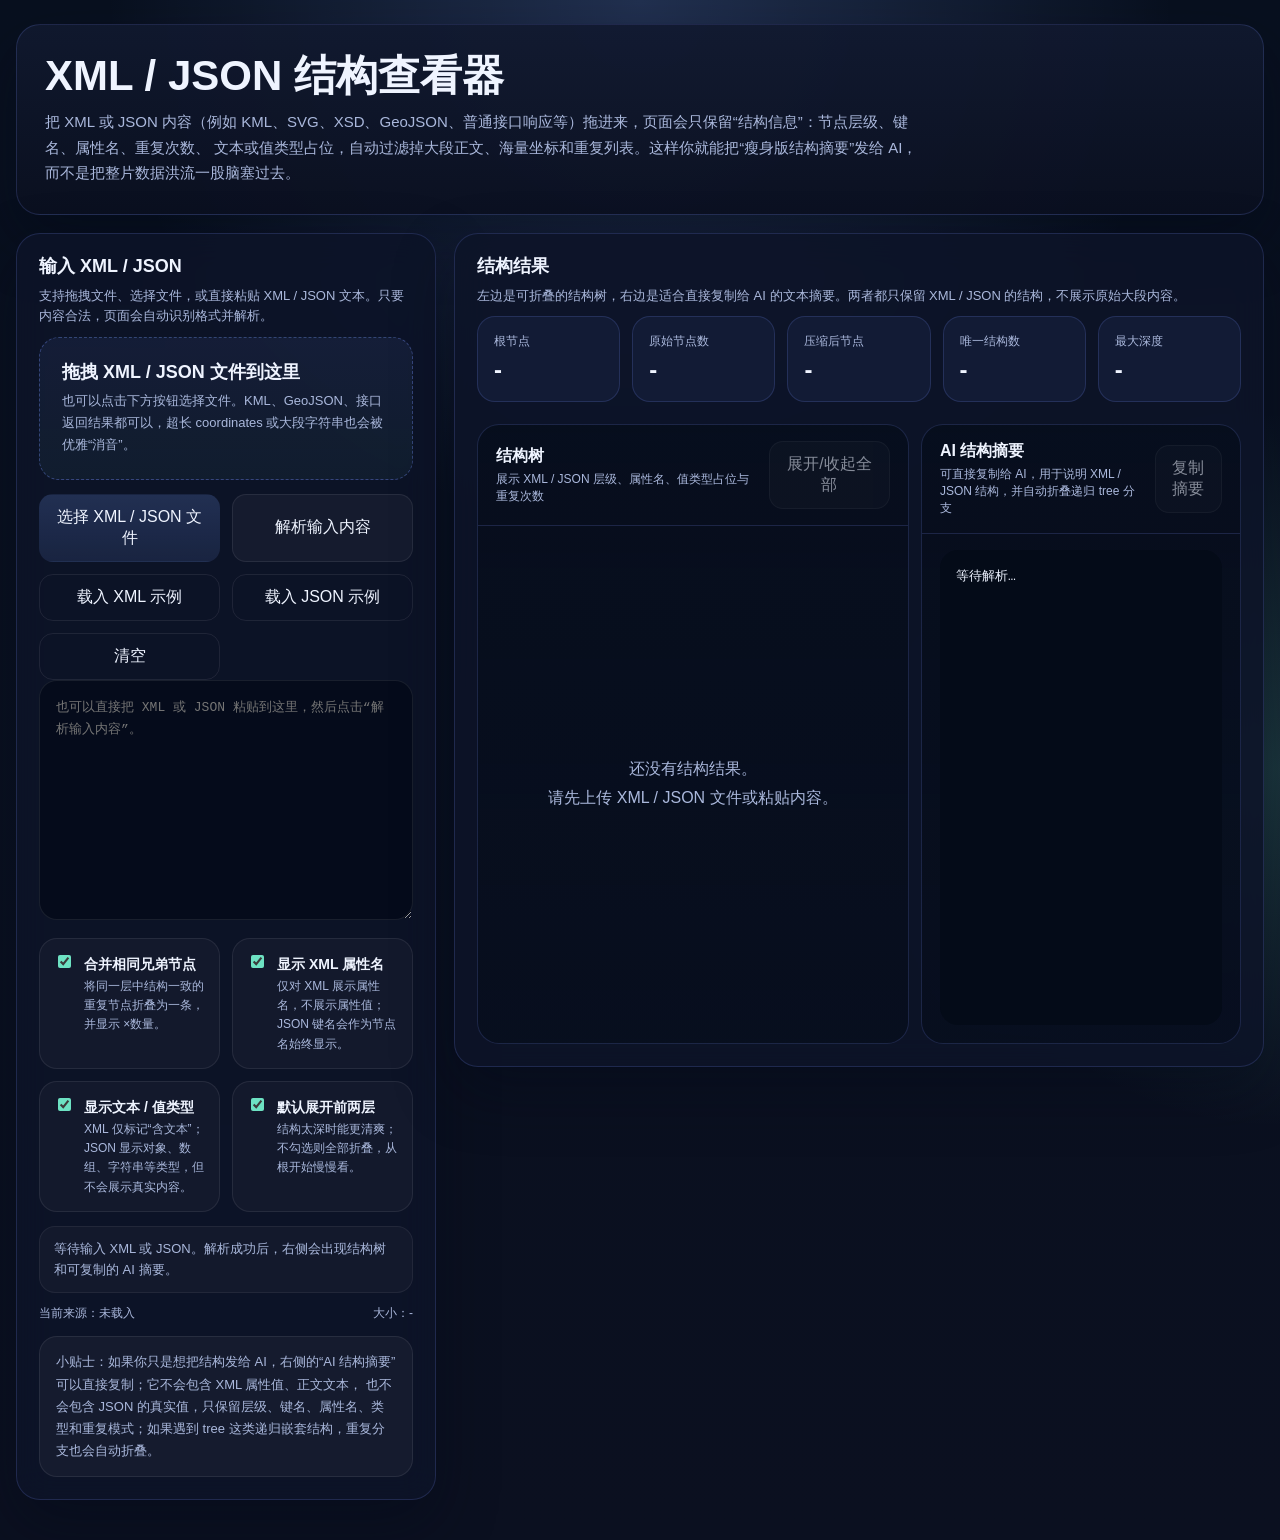
==== XML 结构查看器.html @ 74a67fab "init" ====
<!DOCTYPE html>
<html lang="zh-CN">
<head>
  <meta charset="UTF-8">
  <meta name="viewport" content="width=device-width, initial-scale=1.0">
  <title>XML / JSON 结构查看器</title>
  <style>
    :root {
      color-scheme: dark;
      --bg: #0b1020;
      --panel: rgba(13, 20, 40, 0.88);
      --panel-2: rgba(19, 29, 56, 0.9);
      --line: rgba(120, 146, 255, 0.18);
      --line-strong: rgba(120, 146, 255, 0.35);
      --text: #eff4ff;
      --muted: #aab8dc;
      --accent: #7aa2ff;
      --accent-2: #6de2c3;
      --warning: #ffb86c;
      --danger: #ff7f96;
      --shadow: 0 24px 60px rgba(2, 8, 23, 0.35);
      font-family: "Segoe UI", "PingFang SC", "Microsoft YaHei", sans-serif;
    }

    * {
      box-sizing: border-box;
    }

    body {
      margin: 0;
      min-height: 100vh;
      background:
        radial-gradient(circle at top, rgba(122, 162, 255, 0.22), transparent 32%),
        radial-gradient(circle at right, rgba(109, 226, 195, 0.18), transparent 24%),
        linear-gradient(180deg, #08101f 0%, #0b1020 100%);
      color: var(--text);
    }

    .page {
      width: min(1320px, calc(100vw - 32px));
      margin: 0 auto;
      padding: 24px 0 40px;
    }

    .hero {
      padding: 28px;
      border: 1px solid var(--line);
      border-radius: 24px;
      background: linear-gradient(180deg, rgba(17, 25, 47, 0.92), rgba(11, 16, 32, 0.92));
      box-shadow: var(--shadow);
    }

    .hero h1 {
      margin: 0 0 10px;
      font-size: clamp(28px, 4vw, 42px);
      line-height: 1.1;
    }

    .hero p {
      margin: 0;
      max-width: 880px;
      color: var(--muted);
      font-size: 15px;
      line-height: 1.7;
    }

    .layout {
      display: grid;
      grid-template-columns: minmax(320px, 420px) minmax(0, 1fr);
      gap: 18px;
      margin-top: 18px;
      align-items: start;
    }

    .panel {
      border: 1px solid var(--line);
      border-radius: 24px;
      background: var(--panel);
      box-shadow: var(--shadow);
      overflow: hidden;
      backdrop-filter: blur(16px);
    }

    .panel-header {
      padding: 20px 22px 10px;
    }

    .panel-header h2 {
      margin: 0;
      font-size: 18px;
    }

    .panel-header p {
      margin: 8px 0 0;
      color: var(--muted);
      font-size: 13px;
      line-height: 1.6;
    }

    .panel-body {
      padding: 0 22px 22px;
    }

    .dropzone {
      position: relative;
      border: 1.5px dashed var(--line-strong);
      border-radius: 20px;
      padding: 22px;
      background: linear-gradient(180deg, rgba(122, 162, 255, 0.08), rgba(109, 226, 195, 0.05));
      transition: 180ms ease;
    }

    .dropzone.active {
      border-color: var(--accent-2);
      background: linear-gradient(180deg, rgba(122, 162, 255, 0.15), rgba(109, 226, 195, 0.12));
      transform: translateY(-1px);
    }

    .dropzone strong {
      display: block;
      font-size: 18px;
      margin-bottom: 6px;
    }

    .dropzone p {
      margin: 0;
      color: var(--muted);
      font-size: 13px;
      line-height: 1.7;
    }

    .actions,
    .toggle-grid,
    .stats,
    .outputs {
      display: grid;
      gap: 12px;
    }

    .actions {
      grid-template-columns: repeat(2, minmax(0, 1fr));
      margin-top: 14px;
    }

    .actions .full {
      grid-column: 1 / -1;
    }

    button,
    .file-button {
      border: 1px solid transparent;
      border-radius: 14px;
      padding: 12px 16px;
      font: inherit;
      color: var(--text);
      cursor: pointer;
      transition: 180ms ease;
      text-align: center;
      background: linear-gradient(180deg, rgba(122, 162, 255, 0.2), rgba(122, 162, 255, 0.12));
    }

    button:hover,
    .file-button:hover {
      transform: translateY(-1px);
      border-color: rgba(255, 255, 255, 0.08);
    }

    button.secondary,
    .file-button.secondary {
      background: rgba(255, 255, 255, 0.04);
      border-color: rgba(255, 255, 255, 0.08);
    }

    button.ghost {
      background: transparent;
      border-color: rgba(255, 255, 255, 0.08);
    }

    button:disabled {
      opacity: 0.55;
      cursor: not-allowed;
      transform: none;
    }

    input[type="file"] {
      display: none;
    }

    textarea {
      width: 100%;
      min-height: 240px;
      resize: vertical;
      border: 1px solid rgba(255, 255, 255, 0.08);
      border-radius: 18px;
      padding: 16px;
      font: 13px/1.7 Consolas, "Courier New", monospace;
      color: var(--text);
      background: rgba(4, 10, 22, 0.65);
      outline: none;
    }

    textarea:focus {
      border-color: rgba(122, 162, 255, 0.45);
      box-shadow: 0 0 0 4px rgba(122, 162, 255, 0.08);
    }

    .toggle-grid {
      grid-template-columns: repeat(2, minmax(0, 1fr));
      margin-top: 14px;
    }

    .toggle {
      display: flex;
      gap: 10px;
      align-items: flex-start;
      padding: 14px;
      border: 1px solid rgba(255, 255, 255, 0.08);
      border-radius: 18px;
      background: rgba(255, 255, 255, 0.03);
      color: var(--muted);
      font-size: 12px;
      line-height: 1.6;
    }

    .toggle input {
      margin-top: 2px;
      accent-color: var(--accent-2);
    }

    .toggle strong {
      display: block;
      color: var(--text);
      font-size: 14px;
      margin-bottom: 2px;
    }

    .status {
      margin-top: 14px;
      min-height: 46px;
      padding: 12px 14px;
      border-radius: 16px;
      border: 1px solid rgba(255, 255, 255, 0.06);
      background: rgba(255, 255, 255, 0.03);
      color: var(--muted);
      font-size: 13px;
      line-height: 1.6;
    }

    .status.error {
      border-color: rgba(255, 127, 150, 0.25);
      background: rgba(255, 127, 150, 0.08);
      color: #ffdbe3;
    }

    .status.success {
      border-color: rgba(109, 226, 195, 0.25);
      background: rgba(109, 226, 195, 0.08);
      color: #d7fff4;
    }

    .stats {
      grid-template-columns: repeat(5, minmax(0, 1fr));
      padding: 0 22px 22px;
    }

    .stat-card {
      padding: 16px;
      border-radius: 18px;
      background: var(--panel-2);
      border: 1px solid var(--line);
    }

    .stat-card span {
      display: block;
      color: var(--muted);
      font-size: 12px;
      margin-bottom: 6px;
    }

    .stat-card strong {
      display: block;
      font-size: clamp(18px, 2vw, 24px);
      line-height: 1.2;
      word-break: break-word;
    }

    .outputs {
      grid-template-columns: minmax(0, 1.2fr) minmax(320px, 0.8fr);
      padding: 0 22px 22px;
    }

    .output-card {
      min-height: 620px;
      border-radius: 22px;
      border: 1px solid var(--line);
      background: linear-gradient(180deg, rgba(7, 14, 29, 0.92), rgba(7, 14, 29, 0.76));
      overflow: hidden;
      display: flex;
      flex-direction: column;
    }

    .output-toolbar {
      display: flex;
      align-items: center;
      justify-content: space-between;
      gap: 12px;
      padding: 16px 18px;
      border-bottom: 1px solid var(--line);
    }

    .output-toolbar h3 {
      margin: 0;
      font-size: 16px;
    }

    .output-toolbar small {
      display: block;
      margin-top: 4px;
      color: var(--muted);
      font-size: 12px;
    }

    .output-body {
      flex: 1;
      overflow: auto;
      padding: 16px 18px 18px;
    }

    .empty-state {
      display: grid;
      place-items: center;
      height: 100%;
      min-height: 340px;
      color: var(--muted);
      text-align: center;
      line-height: 1.8;
      padding: 24px;
    }

    .tree-node {
      margin: 2px 0;
    }

    .tree-node > summary,
    .tree-line {
      list-style: none;
      display: flex;
      gap: 8px;
      align-items: center;
      flex-wrap: wrap;
      padding: 8px 10px;
      border-radius: 12px;
      transition: background 160ms ease;
      cursor: default;
    }

    .tree-node > summary {
      cursor: pointer;
      user-select: none;
    }

    .tree-node > summary::-webkit-details-marker {
      display: none;
    }

    .tree-node > summary::before {
      content: "▸";
      color: var(--muted);
      font-size: 12px;
      transform: translateY(-1px);
      transition: transform 160ms ease;
    }

    details[open] > summary::before {
      transform: rotate(90deg) translateX(1px);
      transform-origin: center;
    }

    .tree-node > summary:hover,
    .tree-line:hover {
      background: rgba(255, 255, 255, 0.04);
    }

    .tree-children {
      margin-left: 18px;
      padding-left: 14px;
      border-left: 1px dashed rgba(255, 255, 255, 0.1);
    }

    .node-name {
      font-weight: 600;
      font-family: Consolas, "Courier New", monospace;
      color: #f7f9ff;
      word-break: break-word;
    }

    .pill {
      display: inline-flex;
      align-items: center;
      gap: 6px;
      padding: 4px 10px;
      border-radius: 999px;
      font-size: 12px;
      line-height: 1;
      white-space: nowrap;
      border: 1px solid rgba(255, 255, 255, 0.08);
      background: rgba(255, 255, 255, 0.04);
      color: var(--muted);
    }

    .pill.count {
      color: #d7ecff;
      background: rgba(122, 162, 255, 0.12);
      border-color: rgba(122, 162, 255, 0.26);
    }

    .pill.attr {
      color: #ebf8ff;
      background: rgba(120, 202, 255, 0.11);
      border-color: rgba(120, 202, 255, 0.22);
    }

    .pill.text {
      color: #e5fff7;
      background: rgba(109, 226, 195, 0.11);
      border-color: rgba(109, 226, 195, 0.22);
    }

    .pill.type {
      color: #fff1d8;
      background: rgba(255, 184, 108, 0.12);
      border-color: rgba(255, 184, 108, 0.22);
    }

    pre {
      margin: 0;
      padding: 16px;
      min-height: 100%;
      border-radius: 18px;
      background: rgba(4, 10, 22, 0.7);
      color: #edf2ff;
      font: 13px/1.75 Consolas, "Courier New", monospace;
      white-space: pre-wrap;
      word-break: break-word;
    }

    .meta-row {
      display: flex;
      justify-content: space-between;
      align-items: center;
      gap: 10px;
      margin-top: 12px;
      color: var(--muted);
      font-size: 12px;
      flex-wrap: wrap;
    }

    .hint {
      padding: 14px 16px;
      border-radius: 18px;
      border: 1px solid rgba(255, 255, 255, 0.08);
      background: rgba(255, 255, 255, 0.04);
      color: var(--muted);
      font-size: 13px;
      line-height: 1.7;
      margin-top: 14px;
    }

    .sr-only {
      position: absolute;
      width: 1px;
      height: 1px;
      padding: 0;
      margin: -1px;
      overflow: hidden;
      clip: rect(0, 0, 0, 0);
      border: 0;
    }

    @media (max-width: 1100px) {
      .layout,
      .outputs {
        grid-template-columns: 1fr;
      }

      .stats {
        grid-template-columns: repeat(2, minmax(0, 1fr));
      }
    }

    @media (max-width: 720px) {
      .page {
        width: min(100vw - 20px, 100%);
        padding-top: 10px;
      }

      .hero,
      .panel-header,
      .panel-body,
      .stats,
      .outputs {
        padding-left: 16px;
        padding-right: 16px;
      }

      .actions,
      .toggle-grid,
      .stats {
        grid-template-columns: 1fr;
      }
    }
  </style>
</head>
<body>
  <main class="page">
    <section class="hero">
      <h1>XML / JSON 结构查看器</h1>
      <p>
        把 XML 或 JSON 内容（例如 KML、SVG、XSD、GeoJSON、普通接口响应等）拖进来，页面会只保留“结构信息”：节点层级、键名、属性名、重复次数、
        文本或值类型占位，自动过滤掉大段正文、海量坐标和重复列表。这样你就能把“瘦身版结构摘要”发给 AI，而不是把整片数据洪流一股脑塞过去。
      </p>
    </section>

    <section class="layout">
      <section class="panel">
        <div class="panel-header">
          <h2>输入 XML / JSON</h2>
          <p>支持拖拽文件、选择文件，或直接粘贴 XML / JSON 文本。只要内容合法，页面会自动识别格式并解析。</p>
        </div>
        <div class="panel-body">
          <div id="dropzone" class="dropzone" tabindex="0" role="button" aria-label="拖拽 XML 或 JSON 文件到这里，或点击选择文件">
            <strong>拖拽 XML / JSON 文件到这里</strong>
            <p>也可以点击下方按钮选择文件。KML、GeoJSON、接口返回结果都可以，超长 coordinates 或大段字符串也会被优雅“消音”。</p>
          </div>

          <div class="actions">
            <label class="file-button" for="fileInput">选择 XML / JSON 文件</label>
            <button id="parseTextButton" class="secondary" type="button">解析输入内容</button>
            <button id="sampleXmlButton" class="ghost" type="button">载入 XML 示例</button>
            <button id="sampleJsonButton" class="ghost" type="button">载入 JSON 示例</button>
            <button id="clearButton" class="ghost" type="button">清空</button>
          </div>

          <input id="fileInput" type="file" accept=".xml,.kml,.gpx,.svg,.xsd,.wsdl,.plist,.xaml,.json,.geojson,.topojson,text/xml,application/xml,application/json,text/json">

          <label class="sr-only" for="xmlInput">XML / JSON 文本输入</label>
          <textarea id="xmlInput" spellcheck="false" placeholder="也可以直接把 XML 或 JSON 粘贴到这里，然后点击“解析输入内容”。"></textarea>

          <div class="toggle-grid">
            <label class="toggle">
              <input id="mergeSiblings" type="checkbox" checked>
              <span>
                <strong>合并相同兄弟节点</strong>
                将同一层中结构一致的重复节点折叠为一条，并显示 ×数量。
              </span>
            </label>
            <label class="toggle">
              <input id="showAttributes" type="checkbox" checked>
              <span>
                <strong>显示 XML 属性名</strong>
                仅对 XML 展示属性名，不展示属性值；JSON 键名会作为节点名始终显示。
              </span>
            </label>
            <label class="toggle">
              <input id="showTextMarkers" type="checkbox" checked>
              <span>
                <strong>显示文本 / 值类型</strong>
                XML 仅标记“含文本”；JSON 显示对象、数组、字符串等类型，但不会展示真实内容。
              </span>
            </label>
            <label class="toggle">
              <input id="openTree" type="checkbox" checked>
              <span>
                <strong>默认展开前两层</strong>
                结构太深时能更清爽；不勾选则全部折叠，从根开始慢慢看。
              </span>
            </label>
          </div>

          <div id="status" class="status">等待输入 XML 或 JSON。解析成功后，右侧会出现结构树和可复制的 AI 摘要。</div>

          <div class="meta-row">
            <span id="sourceMeta">当前来源：未载入</span>
            <span id="sizeMeta">大小：-</span>
          </div>

          <div class="hint">
            小贴士：如果你只是想把结构发给 AI，右侧的“AI 结构摘要”可以直接复制；它不会包含 XML 属性值、正文文本，
            也不会包含 JSON 的真实值，只保留层级、键名、属性名、类型和重复模式；如果遇到 tree 这类递归嵌套结构，重复分支也会自动折叠。
          </div>
        </div>
      </section>

      <section class="panel">
        <div class="panel-header">
          <h2>结构结果</h2>
          <p>左边是可折叠的结构树，右边是适合直接复制给 AI 的文本摘要。两者都只保留 XML / JSON 的结构，不展示原始大段内容。</p>
        </div>

        <div id="stats" class="stats">
          <div class="stat-card"><span>根节点</span><strong id="statRoot">-</strong></div>
          <div class="stat-card"><span>原始节点数</span><strong id="statElements">-</strong></div>
          <div class="stat-card"><span>压缩后节点</span><strong id="statCompressed">-</strong></div>
          <div class="stat-card"><span>唯一结构数</span><strong id="statUnique">-</strong></div>
          <div class="stat-card"><span>最大深度</span><strong id="statDepth">-</strong></div>
        </div>

        <div class="outputs">
          <article class="output-card">
            <div class="output-toolbar">
              <div>
                <h3>结构树</h3>
                <small>展示 XML / JSON 层级、属性名、值类型占位与重复次数</small>
              </div>
              <button id="expandAllButton" class="secondary" type="button" disabled>展开/收起全部</button>
            </div>
            <div id="treeOutput" class="output-body">
              <div class="empty-state">还没有结构结果。<br>请先上传 XML / JSON 文件或粘贴内容。</div>
            </div>
          </article>

          <article class="output-card">
            <div class="output-toolbar">
              <div>
                <h3>AI 结构摘要</h3>
                <small>可直接复制给 AI，用于说明 XML / JSON 结构，并自动折叠递归 tree 分支</small>
              </div>
              <button id="copyButton" class="secondary" type="button" disabled>复制摘要</button>
            </div>
            <div class="output-body">
              <pre id="textOutput">等待解析…</pre>
            </div>
          </article>
        </div>
      </section>
    </section>
  </main>

  <script>
    const SAMPLE_XML = `<?xml version="1.0" encoding="UTF-8"?>
<kml>
  <Document>
    <Folder>
      <name>示例分组</name>
      <Placemark id="p1">
        <name>点位 A</name>
        <Point>
          <coordinates>116.391,39.907,0</coordinates>
        </Point>
      </Placemark>
      <Placemark id="p2">
        <name>点位 B</name>
        <Point>
          <coordinates>121.473,31.230,0</coordinates>
        </Point>
      </Placemark>
    </Folder>
  </Document>
</kml>`;

    const SAMPLE_JSON = `{
  "meta": {
    "name": "示例项目",
    "version": 1,
    "tags": ["demo", "structure"]
  },
  "placemarks": [
    {
      "id": "p1",
      "name": "点位 A",
      "coordinates": [116.391, 39.907, 0],
      "visible": true
    },
    {
      "id": "p2",
      "name": "点位 B",
      "coordinates": [121.473, 31.23, 0],
      "visible": true
    }
  ],
  "styles": [
    {
      "id": "line-blue",
      "color": "#3366ff"
    },
    {
      "id": "line-green",
      "color": "#22cc99"
    }
  ]
}`;

    const refs = {
      dropzone: document.getElementById('dropzone'),
      fileInput: document.getElementById('fileInput'),
      xmlInput: document.getElementById('xmlInput'),
      parseTextButton: document.getElementById('parseTextButton'),
      sampleXmlButton: document.getElementById('sampleXmlButton'),
      sampleJsonButton: document.getElementById('sampleJsonButton'),
      clearButton: document.getElementById('clearButton'),
      mergeSiblings: document.getElementById('mergeSiblings'),
      showAttributes: document.getElementById('showAttributes'),
      showTextMarkers: document.getElementById('showTextMarkers'),
      openTree: document.getElementById('openTree'),
      status: document.getElementById('status'),
      sourceMeta: document.getElementById('sourceMeta'),
      sizeMeta: document.getElementById('sizeMeta'),
      treeOutput: document.getElementById('treeOutput'),
      textOutput: document.getElementById('textOutput'),
      copyButton: document.getElementById('copyButton'),
      expandAllButton: document.getElementById('expandAllButton'),
      statRoot: document.getElementById('statRoot'),
      statElements: document.getElementById('statElements'),
      statCompressed: document.getElementById('statCompressed'),
      statUnique: document.getElementById('statUnique'),
      statDepth: document.getElementById('statDepth')
    };

    const state = {
      sourceLabel: '未载入',
      sizeLabel: '-',
      rawInput: '',
      rawFormat: '',
      summary: null,
      stats: null,
      aiText: '',
      treeExpanded: true
    };

    function setStatus(message, type = '') {
      refs.status.textContent = message;
      refs.status.className = 'status' + (type ? ` ${type}` : '');
    }

    function formatNumber(value) {
      return new Intl.NumberFormat('zh-CN').format(value);
    }

    function formatBytes(bytes) {
      if (!Number.isFinite(bytes) || bytes < 0) {
        return '-';
      }

      const units = ['B', 'KB', 'MB', 'GB'];
      let index = 0;
      let size = bytes;
      while (size >= 1024 && index < units.length - 1) {
        size /= 1024;
        index += 1;
      }
      return `${size.toFixed(size >= 100 || index === 0 ? 0 : 1)} ${units[index]}`;
    }

    function normalizeText(value) {
      return String(value || '').replace(/\s+/g, ' ').trim();
    }

    function getFormatLabel(format) {
      return format === 'json' ? 'JSON' : 'XML';
    }

    function getOptions() {
      return {
        mergeSiblings: refs.mergeSiblings.checked,
        showAttributes: refs.showAttributes.checked,
        showTextMarkers: refs.showTextMarkers.checked,
        openTree: refs.openTree.checked
      };
    }

    function createEmptyState() {
      return '<div class="empty-state">还没有结构结果。<br>请先上传 XML / JSON 文件或粘贴内容。</div>';
    }

    function resetView() {
      state.rawInput = '';
      state.rawFormat = '';
      state.summary = null;
      state.stats = null;
      state.aiText = '';
      state.treeExpanded = true;
      refs.treeOutput.innerHTML = createEmptyState();
      refs.textOutput.textContent = '等待解析…';
      refs.copyButton.disabled = true;
      refs.expandAllButton.disabled = true;
      refs.statRoot.textContent = '-';
      refs.statElements.textContent = '-';
      refs.statCompressed.textContent = '-';
      refs.statUnique.textContent = '-';
      refs.statDepth.textContent = '-';
    }

    function updateMeta() {
      const formatText = state.rawFormat ? ` | 格式：${getFormatLabel(state.rawFormat)}` : '';
      refs.sourceMeta.textContent = `当前来源：${state.sourceLabel}${formatText}`;
      refs.sizeMeta.textContent = `大小：${state.sizeLabel}`;
    }

    function createStats() {
      return {
        totalNodes: 0,
        maxDepth: 1,
        uniqueSignatures: new Set(),
        uniqueStructures: 0,
        displayedNodes: 0
      };
    }

    function inferFormatFromFileName(fileName) {
      const lower = String(fileName || '').toLowerCase();
      if (/\.(json|geojson|topojson|jsonld)$/.test(lower)) {
        return 'json';
      }
      if (/\.(xml|kml|gpx|svg|xsd|wsdl|plist|xaml|rss|atom)$/.test(lower)) {
        return 'xml';
      }
      return 'auto';
    }

    function parseXmlOrThrow(xmlText) {
      const parser = new DOMParser();
      const documentNode = parser.parseFromString(xmlText, 'application/xml');
      const parserErrors = documentNode.getElementsByTagName('parsererror');
      if (parserErrors.length > 0) {
        const message = normalizeText(parserErrors[0].textContent) || 'XML 解析失败。';
        throw new Error(message);
      }
      if (!documentNode.documentElement) {
        throw new Error('XML 中没有找到根节点。');
      }
      return documentNode;
    }

    function parseJsonOrThrow(jsonText) {
      try {
        return JSON.parse(jsonText);
      } catch (error) {
        throw new Error(error?.message || 'JSON 解析失败。');
      }
    }

    function parseInputOrThrow(rawText, preferredFormat = 'auto') {
      const trimmed = rawText.trim();
      const attempts = [];
      const pushFormat = (format) => {
        if (format && !attempts.includes(format)) {
          attempts.push(format);
        }
      };

      if (preferredFormat === 'xml' || preferredFormat === 'json') {
        pushFormat(preferredFormat);
      }

      if (trimmed.startsWith('<')) {
        pushFormat('xml');
        pushFormat('json');
      } else if (trimmed.startsWith('{') || trimmed.startsWith('[')) {
        pushFormat('json');
        pushFormat('xml');
      } else {
        pushFormat('json');
        pushFormat('xml');
      }

      const errors = [];
      for (const format of attempts) {
        try {
          return format === 'xml'
            ? { format, parsed: parseXmlOrThrow(trimmed) }
            : { format, parsed: parseJsonOrThrow(trimmed) };
        } catch (error) {
          errors.push(`${getFormatLabel(format)}：${error.message || '解析失败'}`);
        }
      }

      throw new Error(`无法识别输入格式，请提供合法 XML 或 JSON。${errors.length ? ` ${errors.join('；')}` : ''}`);
    }

    function collectTextInfo(element) {
      let hasText = false;
      let textCharCount = 0;

      for (const child of element.childNodes) {
        if (child.nodeType === Node.TEXT_NODE || child.nodeType === Node.CDATA_SECTION_NODE) {
          const normalized = normalizeText(child.nodeValue);
          if (normalized) {
            hasText = true;
            textCharCount += normalized.length;
          }
        }
      }

      return { hasText, textCharCount };
    }

    function groupChildSummaries(childSummaries, options) {
      const childGroups = [];
      if (options.mergeSiblings) {
        const groupedBySignature = new Map();
        for (const childSummary of childSummaries) {
          const existingGroup = groupedBySignature.get(childSummary.signature);
          if (existingGroup) {
            existingGroup.count += 1;
          } else {
            const group = { node: childSummary, count: 1 };
            groupedBySignature.set(childSummary.signature, group);
            childGroups.push(group);
          }
        }
        return childGroups;
      }

      childSummaries.forEach((childSummary) => {
        childGroups.push({ node: childSummary, count: 1 });
      });
      return childGroups;
    }

    function summarizeXmlElement(element, depth, options, stats) {
      const attrNames = Array.from(element.attributes || [], (attribute) => attribute.name)
        .sort((left, right) => left.localeCompare(right));
      const textInfo = collectTextInfo(element);

      stats.totalNodes += 1;
      stats.maxDepth = Math.max(stats.maxDepth, depth);

      const childElements = Array.from(element.childNodes)
        .filter((node) => node.nodeType === Node.ELEMENT_NODE)
        .map((child) => summarizeXmlElement(child, depth + 1, options, stats));
      const childGroups = groupChildSummaries(childElements, options);

      const signature = JSON.stringify({
        kind: 'xml-element',
        name: element.nodeName,
        attrs: attrNames,
        hasText: textInfo.hasText,
        children: childGroups.map((group) => ({ signature: group.node.signature, count: group.count }))
      });

      stats.uniqueSignatures.add(signature);

      return {
        name: element.nodeName,
        kind: 'xml-element',
        attrNames,
        hasText: textInfo.hasText,
        textCharCount: textInfo.textCharCount,
        childGroups,
        signature
      };
    }

    function summarizeJsonValue(name, value, depth, options, stats) {
      stats.totalNodes += 1;
      stats.maxDepth = Math.max(stats.maxDepth, depth);

      if (Array.isArray(value)) {
        const itemSummaries = value.map((item) => summarizeJsonValue('[]', item, depth + 1, options, stats));
        const childGroups = groupChildSummaries(itemSummaries, options);
        const uniqueItemSignatures = Array.from(new Set(itemSummaries.map((item) => item.signature))).sort();
        const signature = JSON.stringify({
          kind: 'json-array',
          name,
          itemShapes: uniqueItemSignatures
        });

        stats.uniqueSignatures.add(signature);

        return {
          name,
          kind: 'json-array',
          arrayLength: value.length,
          childGroups,
          signature
        };
      }

      if (value && typeof value === 'object') {
        const childSummaries = Object.entries(value)
          .map(([key, childValue]) => summarizeJsonValue(key, childValue, depth + 1, options, stats));
        const childGroups = groupChildSummaries(childSummaries, options);
        const signature = JSON.stringify({
          kind: 'json-object',
          name,
          children: childGroups.map((group) => ({ signature: group.node.signature, count: group.count }))
        });

        stats.uniqueSignatures.add(signature);

        return {
          name,
          kind: 'json-object',
          childGroups,
          signature
        };
      }

      const valueType = value === null ? 'null' : typeof value;
      const signature = JSON.stringify({
        kind: 'json-value',
        name,
        valueType
      });

      stats.uniqueSignatures.add(signature);

      return {
        name,
        kind: 'json-value',
        valueType,
        stringLength: valueType === 'string' ? String(value).length : 0,
        childGroups: [],
        signature
      };
    }

    function getSummaryKindToken(summary) {
      if (summary.kind === 'json-value') {
        return `value:${summary.valueType}`;
      }

      if (summary.kind === 'json-object') {
        const propertyKinds = summary.childGroups.map((group) => {
          const child = group.node;
          const childKind = child.kind === 'json-value'
            ? child.valueType
            : child.kind.replace('json-', '');
          return `${child.name}:${childKind}`;
        });
        return `object{${propertyKinds.join(',')}}`;
      }

      if (summary.kind === 'json-array') {
        const itemKinds = summary.childGroups.map((group) => {
          const child = group.node;
          return child.kind === 'json-value'
            ? child.valueType
            : child.kind.replace('json-', '');
        });
        return `array[${itemKinds.sort().join('|') || 'empty'}]`;
      }

      return `xml:${summary.name}`;
    }

    function buildRecursiveKey(summary) {
      if (summary.kind === 'xml-element') {
        return JSON.stringify({
          kind: summary.kind,
          name: summary.name,
          attrs: summary.attrNames,
          hasText: summary.hasText,
          children: summary.childGroups.map((group) => group.node.name)
        });
      }

      if (summary.kind === 'json-object') {
        return JSON.stringify({
          kind: summary.kind,
          properties: summary.childGroups.map((group) => `${group.node.name}:${getSummaryKindToken(group.node)}`)
        });
      }

      if (summary.kind === 'json-array') {
        return JSON.stringify({
          kind: summary.kind,
          items: summary.childGroups
            .map((group) => getSummaryKindToken(group.node))
            .sort()
        });
      }

      return JSON.stringify({
        kind: summary.kind,
        name: summary.name,
        valueType: summary.valueType || ''
      });
    }

    function attachRecursiveKeys(summary) {
      summary.recursiveKey = buildRecursiveKey(summary);
      for (const group of summary.childGroups) {
        attachRecursiveKeys(group.node);
      }
      return summary;
    }

    function shouldCollapseRecursive(summary, ancestorKeys = []) {
      return summary.childGroups.length > 0 && ancestorKeys.includes(summary.recursiveKey);
    }

    function getRenderableChildGroups(childGroups, ancestorKeys = []) {
      const renderableGroups = [];
      const mergedRecursiveGroups = new Map();

      for (const group of childGroups) {
        if (!shouldCollapseRecursive(group.node, ancestorKeys)) {
          renderableGroups.push(group);
          continue;
        }

        const mergeKey = `${group.node.kind}::${group.node.name}::${group.node.recursiveKey}`;
        const existingGroup = mergedRecursiveGroups.get(mergeKey);
        if (existingGroup) {
          existingGroup.count += group.count;
        } else {
          const mergedGroup = { node: group.node, count: group.count };
          mergedRecursiveGroups.set(mergeKey, mergedGroup);
          renderableGroups.push(mergedGroup);
        }
      }

      return renderableGroups;
    }

    function countDisplayedNodes(summary, ancestorKeys = []) {
      let total = 1;

      if (shouldCollapseRecursive(summary, ancestorKeys)) {
        return total;
      }

      const nextAncestorKeys = summary.childGroups.length > 0
        ? [...ancestorKeys, summary.recursiveKey]
        : ancestorKeys;

      for (const group of getRenderableChildGroups(summary.childGroups, nextAncestorKeys)) {
        total += countDisplayedNodes(group.node, nextAncestorKeys);
      }

      return total;
    }

    function getJsonValueText(summary) {
      if (summary.valueType === 'string') {
        return summary.stringLength >= 200
          ? `字符串（约 ${formatNumber(summary.stringLength)} 字符）`
          : '字符串';
      }
      if (summary.valueType === 'number') {
        return '数字';
      }
      if (summary.valueType === 'boolean') {
        return '布尔';
      }
      return 'null';
    }

    function getNodeHints(summary, options) {
      const hints = [];

      if (summary.kind === 'xml-element') {
        if (options.showAttributes && summary.attrNames.length > 0) {
          hints.push({
            text: `属性: ${summary.attrNames.join(', ')}`,
            lineText: `属性: ${summary.attrNames.join(', ')}`,
            className: 'attr'
          });
        }
        if (options.showTextMarkers && summary.hasText) {
          const textLabel = summary.textCharCount >= 200
            ? `含文本（约 ${formatNumber(summary.textCharCount)} 字符）`
            : '含文本';
          hints.push({
            text: textLabel,
            lineText: summary.textCharCount >= 200 ? '文本: 长文本' : '含文本',
            className: 'text'
          });
        }
        return hints;
      }

      if (!options.showTextMarkers) {
        return hints;
      }

      if (summary.kind === 'json-object') {
        hints.push({ text: '对象', lineText: '对象', className: 'type' });
      } else if (summary.kind === 'json-array') {
        const label = `数组(${formatNumber(summary.arrayLength)})`;
        hints.push({ text: label, lineText: label, className: 'type' });
      } else if (summary.kind === 'json-value') {
        const label = getJsonValueText(summary);
        hints.push({ text: label, lineText: label, className: 'type' });
      }

      return hints;
    }

    function getRecursiveHint() {
      return {
        text: '递归重复，后续省略',
        lineText: '递归重复，后续省略',
        className: 'type'
      };
    }

    function makePill(text, className = '') {
      const span = document.createElement('span');
      span.className = `pill${className ? ` ${className}` : ''}`;
      span.textContent = text;
      return span;
    }

    function createTreeNode(summary, count = 1, level = 0, options = getOptions(), ancestorKeys = []) {
      const hasChildren = summary.childGroups.length > 0;
      const isRecursive = shouldCollapseRecursive(summary, ancestorKeys);
      const canExpand = hasChildren && !isRecursive;
      const wrapper = document.createElement(canExpand ? 'details' : 'div');
      wrapper.className = 'tree-node';

      if (canExpand) {
        wrapper.open = options.openTree ? level < 2 : false;
      }

      const line = document.createElement(canExpand ? 'summary' : 'div');
      line.className = 'tree-line';

      const name = document.createElement('span');
      name.className = 'node-name';
      name.textContent = summary.name;
      line.appendChild(name);

      if (count > 1) {
        line.appendChild(makePill(`×${formatNumber(count)}`, 'count'));
      }

      getNodeHints(summary, options).forEach((hint) => {
        line.appendChild(makePill(hint.text, hint.className));
      });

      if (isRecursive) {
        const recursiveHint = getRecursiveHint();
        line.appendChild(makePill(recursiveHint.text, recursiveHint.className));
      }

      wrapper.appendChild(line);

      if (canExpand) {
        const childrenBox = document.createElement('div');
        childrenBox.className = 'tree-children';
        const nextAncestorKeys = [...ancestorKeys, summary.recursiveKey];
        for (const group of getRenderableChildGroups(summary.childGroups, nextAncestorKeys)) {
          childrenBox.appendChild(createTreeNode(group.node, group.count, level + 1, options, nextAncestorKeys));
        }
        wrapper.appendChild(childrenBox);
      }

      return wrapper;
    }

    function summaryToLines(summary, count = 1, depth = 0, options = getOptions(), ancestorKeys = []) {
      const indent = '  '.repeat(depth);
      const hints = [];
      const isRecursive = shouldCollapseRecursive(summary, ancestorKeys);

      if (count > 1) {
        hints.push(`x${count}`);
      }

      getNodeHints(summary, options).forEach((hint) => {
        hints.push(hint.lineText || hint.text);
      });

      if (isRecursive) {
        const recursiveHint = getRecursiveHint();
        hints.push(recursiveHint.lineText);
      }

      const lines = [`${indent}- ${summary.name}${hints.length ? ` [${hints.join(' | ')}]` : ''}`];

      if (isRecursive) {
        return lines;
      }

      const nextAncestorKeys = summary.childGroups.length > 0
        ? [...ancestorKeys, summary.recursiveKey]
        : ancestorKeys;

      for (const group of getRenderableChildGroups(summary.childGroups, nextAncestorKeys)) {
        lines.push(...summaryToLines(group.node, group.count, depth + 1, options, nextAncestorKeys));
      }

      return lines;
    }

    function getRootDisplayText(summary) {
      if (summary.kind === 'json-object') {
        return `${summary.name} (对象)`;
      }
      if (summary.kind === 'json-array') {
        return `${summary.name} (数组)`;
      }
      if (summary.kind === 'json-value') {
        return `${summary.name} (${getJsonValueText(summary)})`;
      }
      return summary.name;
    }

    function buildAiText(summary, stats, options) {
      const lines = [
        `格式: ${getFormatLabel(state.rawFormat)}`,
        `根节点: ${getRootDisplayText(summary)}`,
        `原始节点数: ${formatNumber(stats.totalNodes)}`,
        `压缩后节点: ${formatNumber(stats.displayedNodes)}`,
        `唯一结构数: ${formatNumber(stats.uniqueStructures)}`,
        `最大深度: ${formatNumber(stats.maxDepth)}`,
        `来源: ${state.sourceLabel}`,
        '',
        '结构摘要：',
        ...summaryToLines(summary, 1, 0, options),
        '',
        '说明：',
        '- 已移除 XML 属性值、文本正文以及 JSON 的真实值，只保留结构信息。',
        '- `xN` 表示该层存在 N 个相同结构的重复节点。',
        '- `递归重复，后续省略` 表示该分支开始重复祖先中已经出现过的同类结构，后续层级已自动折叠。',
        '- `属性:` 仅展示 XML 属性名，不展示属性值。',
        '- `对象 / 数组 / 字符串 / 数字 / 布尔 / null` 表示 JSON 值类型，不展示真实值。',
        '- `含文本` 只表示 XML 节点包含文本内容，不展示真实文本。'
      ];
      return lines.join('\n');
    }

    function renderResult(summary, stats, options) {
      refs.treeOutput.innerHTML = '';
      refs.treeOutput.appendChild(createTreeNode(summary, 1, 0, options));
      refs.textOutput.textContent = state.aiText;
      refs.copyButton.disabled = false;
      refs.expandAllButton.disabled = false;
      refs.expandAllButton.textContent = state.treeExpanded ? '收起全部' : '展开全部';
      refs.statRoot.textContent = getRootDisplayText(summary);
      refs.statElements.textContent = formatNumber(stats.totalNodes);
      refs.statCompressed.textContent = formatNumber(stats.displayedNodes);
      refs.statUnique.textContent = formatNumber(stats.uniqueStructures);
      refs.statDepth.textContent = formatNumber(stats.maxDepth);
    }

    async function analyzeInput(rawText, sourceLabel, sizeLabel, preferredFormat = 'auto') {
      const trimmed = rawText.trim();
      if (!trimmed) {
        resetView();
        state.sourceLabel = '未载入';
        state.sizeLabel = '-';
        updateMeta();
        setStatus('请输入 XML 或 JSON 内容，或者拖拽一个文件。');
        return;
      }

      state.sourceLabel = sourceLabel;
      state.sizeLabel = sizeLabel;
      state.rawInput = trimmed;
      updateMeta();
      setStatus('正在识别格式并提取结构，请稍候…');

      await new Promise((resolve) => requestAnimationFrame(resolve));

      const options = getOptions();
      const parsedResult = parseInputOrThrow(trimmed, preferredFormat);
      const stats = createStats();
      const summary = attachRecursiveKeys(parsedResult.format === 'xml'
        ? summarizeXmlElement(parsedResult.parsed.documentElement, 1, options, stats)
        : summarizeJsonValue('root', parsedResult.parsed, 1, options, stats));

      stats.uniqueStructures = stats.uniqueSignatures.size;
      stats.displayedNodes = countDisplayedNodes(summary);

      state.rawFormat = parsedResult.format;
      state.summary = summary;
      state.stats = stats;
      state.treeExpanded = !!options.openTree;
      state.aiText = buildAiText(summary, stats, options);

      updateMeta();
      renderResult(summary, stats, options);
      setStatus(
        `解析完成：已识别为 ${getFormatLabel(parsedResult.format)}，共 ${formatNumber(stats.totalNodes)} 个原始节点，压缩后显示 ${formatNumber(stats.displayedNodes)} 个结构节点。`,
        'success'
      );
    }

    async function handleFile(file) {
      if (!file) {
        return;
      }
      const fileText = await file.text();
      refs.xmlInput.value = fileText;
      await analyzeInput(fileText, `文件：${file.name}`, formatBytes(file.size), inferFormatFromFileName(file.name));
    }

    async function safeAnalyze(executor) {
      try {
        await executor();
      } catch (error) {
        console.error(error);
        resetView();
        updateMeta();
        setStatus(`解析失败：${error.message || '未知错误'}`, 'error');
      }
    }

    function toggleAllTreeNodes() {
      const treeNodes = refs.treeOutput.querySelectorAll('details');
      if (treeNodes.length === 0) {
        return;
      }
      state.treeExpanded = !state.treeExpanded;
      treeNodes.forEach((node) => {
        node.open = state.treeExpanded;
      });
      refs.expandAllButton.textContent = state.treeExpanded ? '收起全部' : '展开全部';
    }

    async function copySummary() {
      if (!state.aiText) {
        return;
      }
      try {
        await navigator.clipboard.writeText(state.aiText);
        setStatus('AI 结构摘要已复制到剪贴板，可以直接发给 AI 了。', 'success');
      } catch (error) {
        console.error(error);
        const selection = window.getSelection();
        const range = document.createRange();
        range.selectNodeContents(refs.textOutput);
        selection.removeAllRanges();
        selection.addRange(range);
        setStatus('复制失败：已帮你选中文本，请手动复制。', 'error');
      }
    }

    function reRenderIfReady() {
      if (!state.rawInput) {
        return;
      }
      safeAnalyze(() => analyzeInput(state.rawInput, state.sourceLabel, state.sizeLabel, state.rawFormat || 'auto'));
    }

    refs.parseTextButton.addEventListener('click', () => {
      safeAnalyze(() => analyzeInput(refs.xmlInput.value, '粘贴文本', formatBytes(new Blob([refs.xmlInput.value]).size), 'auto'));
    });

    refs.sampleXmlButton.addEventListener('click', () => {
      refs.xmlInput.value = SAMPLE_XML;
      safeAnalyze(() => analyzeInput(SAMPLE_XML, '示例 XML', formatBytes(new Blob([SAMPLE_XML]).size), 'xml'));
    });

    refs.sampleJsonButton.addEventListener('click', () => {
      refs.xmlInput.value = SAMPLE_JSON;
      safeAnalyze(() => analyzeInput(SAMPLE_JSON, '示例 JSON', formatBytes(new Blob([SAMPLE_JSON]).size), 'json'));
    });

    refs.clearButton.addEventListener('click', () => {
      refs.xmlInput.value = '';
      refs.fileInput.value = '';
      state.sourceLabel = '未载入';
      state.sizeLabel = '-';
      resetView();
      updateMeta();
      setStatus('已清空输入和结果。');
    });

    refs.fileInput.addEventListener('change', () => {
      const [file] = refs.fileInput.files || [];
      safeAnalyze(() => handleFile(file));
    });

    refs.copyButton.addEventListener('click', () => {
      copySummary();
    });

    refs.expandAllButton.addEventListener('click', () => {
      toggleAllTreeNodes();
    });

    [refs.mergeSiblings, refs.showAttributes, refs.showTextMarkers, refs.openTree].forEach((element) => {
      element.addEventListener('change', () => {
        reRenderIfReady();
      });
    });

    refs.dropzone.addEventListener('click', () => refs.fileInput.click());
    refs.dropzone.addEventListener('keydown', (event) => {
      if (event.key === 'Enter' || event.key === ' ') {
        event.preventDefault();
        refs.fileInput.click();
      }
    });

    ['dragenter', 'dragover'].forEach((eventName) => {
      refs.dropzone.addEventListener(eventName, (event) => {
        event.preventDefault();
        refs.dropzone.classList.add('active');
      });
    });

    ['dragleave', 'dragend', 'drop'].forEach((eventName) => {
      refs.dropzone.addEventListener(eventName, (event) => {
        event.preventDefault();
        refs.dropzone.classList.remove('active');
      });
    });

    refs.dropzone.addEventListener('drop', (event) => {
      const [file] = event.dataTransfer?.files || [];
      if (file) {
        safeAnalyze(() => handleFile(file));
      }
    });

    updateMeta();
    resetView();
  </script>
</body>
</html>
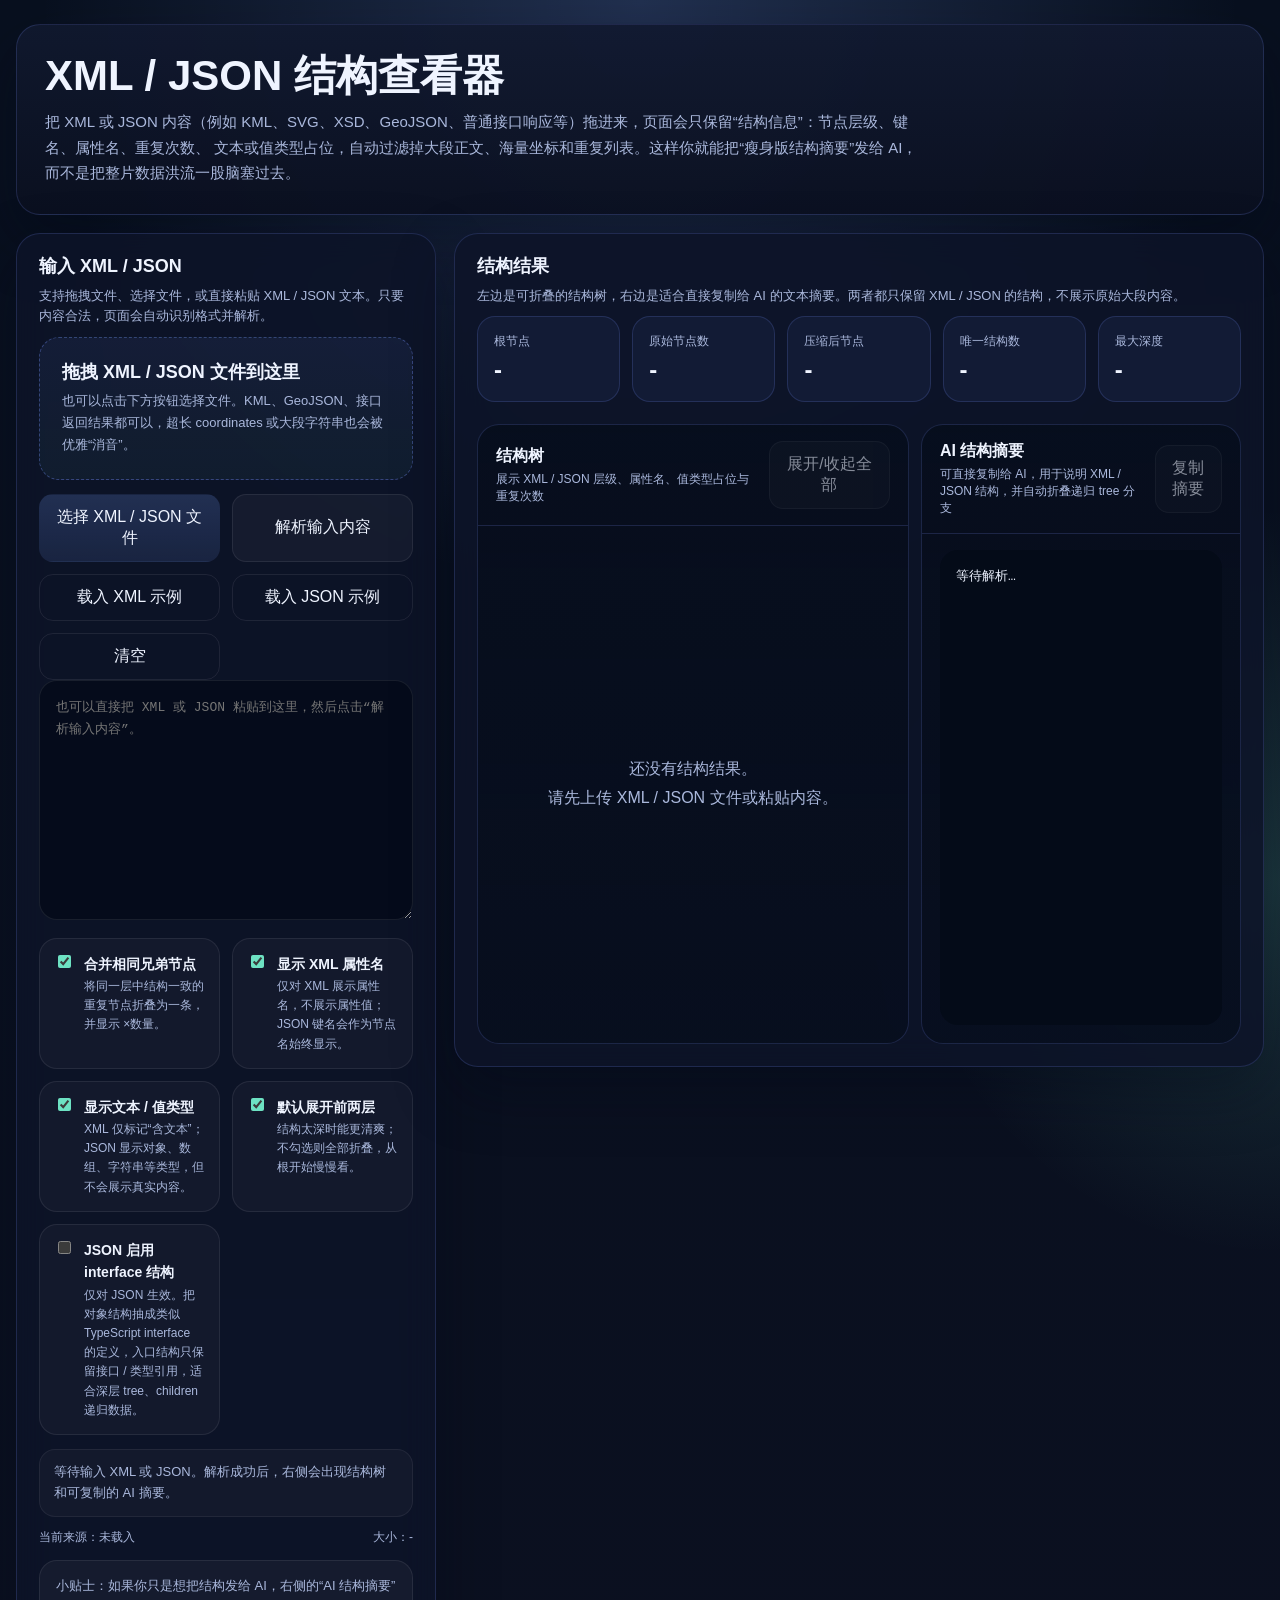
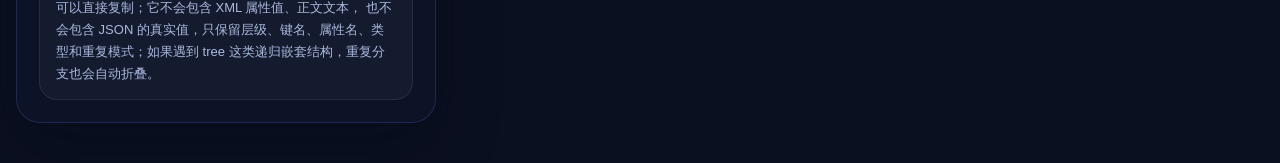
==== commit 239b5d3f: "init" ====
--- a/XML 结构查看器.html
+++ b/XML 结构查看器.html
@@ -430,6 +430,39 @@
       color: #fff1d8;
       background: rgba(255, 184, 108, 0.12);
       border-color: rgba(255, 184, 108, 0.22);
+    }
+
+    .pill.interface {
+      color: #e4f6ff;
+      background: rgba(109, 226, 195, 0.12);
+      border-color: rgba(109, 226, 195, 0.24);
+    }
+
+    .tree-sections {
+      display: grid;
+      gap: 18px;
+    }
+
+    .tree-section {
+      display: grid;
+      gap: 10px;
+    }
+
+    .tree-section + .tree-section {
+      padding-top: 18px;
+      border-top: 1px solid rgba(255, 255, 255, 0.08);
+    }
+
+    .tree-section-header h4 {
+      margin: 0;
+      font-size: 14px;
+    }
+
+    .tree-section-header p {
+      margin: 4px 0 0;
+      color: var(--muted);
+      font-size: 12px;
+      line-height: 1.6;
     }
 
     pre {
@@ -575,6 +608,13 @@
                 结构太深时能更清爽；不勾选则全部折叠，从根开始慢慢看。
               </span>
             </label>
+            <label class="toggle">
+              <input id="useJsonInterfaces" type="checkbox">
+              <span>
+                <strong>JSON 启用 interface 结构</strong>
+                仅对 JSON 生效。把对象结构抽成类似 TypeScript interface 的定义，入口结构只保留接口 / 类型引用，适合深层 tree、children 递归数据。
+              </span>
+            </label>
           </div>
 
           <div id="status" class="status">等待输入 XML 或 JSON。解析成功后，右侧会出现结构树和可复制的 AI 摘要。</div>
@@ -702,6 +742,7 @@
       showAttributes: document.getElementById('showAttributes'),
       showTextMarkers: document.getElementById('showTextMarkers'),
       openTree: document.getElementById('openTree'),
+      useJsonInterfaces: document.getElementById('useJsonInterfaces'),
       status: document.getElementById('status'),
       sourceMeta: document.getElementById('sourceMeta'),
       sizeMeta: document.getElementById('sizeMeta'),
@@ -722,6 +763,7 @@
       rawInput: '',
       rawFormat: '',
       summary: null,
+      interfaceRegistry: null,
       stats: null,
       aiText: '',
       treeExpanded: true
@@ -764,7 +806,8 @@
         mergeSiblings: refs.mergeSiblings.checked,
         showAttributes: refs.showAttributes.checked,
         showTextMarkers: refs.showTextMarkers.checked,
-        openTree: refs.openTree.checked
+        openTree: refs.openTree.checked,
+        useJsonInterfaces: refs.useJsonInterfaces.checked
       };
     }
 
@@ -776,6 +819,7 @@
       state.rawInput = '';
       state.rawFormat = '';
       state.summary = null;
+      state.interfaceRegistry = null;
       state.stats = null;
       state.aiText = '';
       state.treeExpanded = true;
@@ -1013,6 +1057,766 @@
         childGroups: [],
         signature
       };
+    }
+
+    function isJsonInterfaceMode(options, format = state.rawFormat) {
+      return format === 'json' && !!options.useJsonInterfaces;
+    }
+
+    function toPascalCase(value) {
+      const prepared = String(value || '')
+        .replace(/\[\]/g, ' item ')
+        .replace(/([a-z0-9])([A-Z])/g, '$1 $2')
+        .replace(/[_\-\s]+/g, ' ')
+        .trim();
+
+      if (!prepared) {
+        return '';
+      }
+
+      const parts = prepared.match(/[A-Za-z0-9]+|[\u4e00-\u9fa5]+/g) || [];
+      const normalized = parts
+        .map((part) => {
+          if (/^[A-Za-z0-9]+$/.test(part)) {
+            return part.charAt(0).toUpperCase() + part.slice(1).toLowerCase();
+          }
+          return part;
+        })
+        .join('');
+
+      return normalized && /^[A-Za-z_\u4e00-\u9fa5]/.test(normalized) ? normalized : '';
+    }
+
+    function singularizeName(name) {
+      const irregularMap = {
+        Children: 'Child',
+        People: 'Person',
+        Men: 'Man',
+        Women: 'Woman'
+      };
+
+      if (irregularMap[name]) {
+        return irregularMap[name];
+      }
+
+      if (name.endsWith('ies') && name.length > 3) {
+        return `${name.slice(0, -3)}y`;
+      }
+
+      if (/(ches|shes|sses|xes|zes)$/i.test(name)) {
+        return name.slice(0, -2);
+      }
+
+      if (name.endsWith('s') && !name.endsWith('ss') && name.length > 1) {
+        return name.slice(0, -1);
+      }
+
+      return name;
+    }
+
+    function createJsonTypeCycleKey(summary) {
+      if (summary.kind === 'json-value') {
+        return `value:${summary.valueType}`;
+      }
+
+      if (summary.kind === 'json-array') {
+        const itemKinds = Array.from(new Set(summary.childGroups.map((group) => (
+          group.node.kind === 'json-value'
+            ? group.node.valueType
+            : group.node.kind
+        )))).sort();
+        return `array:${itemKinds.join('|') || 'empty'}`;
+      }
+
+      return `object:${summary.childGroups
+        .map((group) => {
+          const child = group.node;
+          const childKind = child.kind === 'json-value' ? child.valueType : child.kind;
+          return `${child.name}:${childKind}`;
+        })
+        .sort()
+        .join('|')}`;
+    }
+
+    function buildJsonTypeSignature(summary, trail = []) {
+      if (summary.kind === 'json-value') {
+        return `value:${summary.valueType}`;
+      }
+
+      const cycleKey = createJsonTypeCycleKey(summary);
+      if (trail.includes(cycleKey)) {
+        return `recursive:${cycleKey}`;
+      }
+
+      const nextTrail = [...trail, cycleKey];
+
+      if (summary.kind === 'json-array') {
+        const itemTypes = Array.from(new Set(summary.childGroups.map((group) => (
+          buildJsonTypeSignature(group.node, nextTrail)
+        )))).sort((left, right) => left.localeCompare(right));
+        return `array<${itemTypes.join('|') || 'empty'}>`;
+      }
+
+      const properties = summary.childGroups
+        .slice()
+        .sort((left, right) => left.node.name.localeCompare(right.node.name))
+        .map((group) => `${group.node.name}:${buildJsonTypeSignature(group.node, nextTrail)}`);
+
+      return `object{${properties.join(';')}}`;
+    }
+
+    function attachJsonTypeSignatures(summary) {
+      if (!summary || !summary.kind || !summary.kind.startsWith('json-')) {
+        return summary;
+      }
+
+      summary.typeSignature = buildJsonTypeSignature(summary);
+      for (const group of summary.childGroups) {
+        attachJsonTypeSignatures(group.node);
+      }
+      return summary;
+    }
+
+    function buildJsonInterfaceNameHint(context = {}) {
+      if (!context.sourceName || context.sourceName === 'root') {
+        return 'Root';
+      }
+
+      const baseName = toPascalCase(context.sourceName);
+      if (!baseName) {
+        return context.isArrayItem ? 'ItemShape' : 'ObjectShape';
+      }
+
+      if (context.isArrayItem) {
+        const singularName = singularizeName(baseName);
+        return singularName === baseName ? `${baseName}Item` : singularName;
+      }
+
+      return baseName;
+    }
+
+    function collectJsonInterfaces(summary, registry, context = { sourceName: summary?.name || 'root', isArrayItem: false }) {
+      if (!summary || !summary.kind || !summary.kind.startsWith('json-')) {
+        return;
+      }
+
+      if (summary.kind === 'json-object') {
+        const signature = summary.typeSignature || buildJsonTypeSignature(summary);
+        let entry = registry.bySignature.get(signature);
+
+        if (!entry) {
+          entry = {
+            signature,
+            summary,
+            interfaceName: '',
+            nameHints: [],
+            occurrences: 0
+          };
+          registry.bySignature.set(signature, entry);
+        }
+
+        entry.occurrences += 1;
+        const hint = buildJsonInterfaceNameHint(context);
+        if (hint && !entry.nameHints.includes(hint)) {
+          entry.nameHints.push(hint);
+        }
+
+        for (const group of summary.childGroups) {
+          collectJsonInterfaces(group.node, registry, {
+            sourceName: group.node.name,
+            isArrayItem: false
+          });
+        }
+        return;
+      }
+
+      if (summary.kind === 'json-array') {
+        for (const group of summary.childGroups) {
+          collectJsonInterfaces(group.node, registry, {
+            sourceName: summary.name,
+            isArrayItem: true
+          });
+        }
+      }
+    }
+
+    function getUniqueInterfaceName(baseName, usedNames) {
+      const safeBaseName = baseName || 'Shape';
+      let candidate = safeBaseName;
+      let suffix = 2;
+
+      while (usedNames.has(candidate)) {
+        candidate = `${safeBaseName}${suffix}`;
+        suffix += 1;
+      }
+
+      usedNames.add(candidate);
+      return candidate;
+    }
+
+    function mergeInterfaceNameHints(targetHints, sourceHints) {
+      sourceHints.forEach((hint) => {
+        if (hint && !targetHints.includes(hint)) {
+          targetHints.push(hint);
+        }
+      });
+      return targetHints;
+    }
+
+    function compareJsonInterfaceEntries(left, right) {
+      const leftHasRoot = left.nameHints.includes('Root');
+      const rightHasRoot = right.nameHints.includes('Root');
+      if (leftHasRoot !== rightHasRoot) {
+        return leftHasRoot ? -1 : 1;
+      }
+      if (right.occurrences !== left.occurrences) {
+        return right.occurrences - left.occurrences;
+      }
+      return (left.nameHints[0] || '').localeCompare(right.nameHints[0] || '', 'zh-CN');
+    }
+
+    function sortJsonDisplayTypes(values) {
+      return values.slice().sort((left, right) => {
+        const getWeight = (value) => {
+          if (value === 'null') {
+            return 99;
+          }
+          if (value === 'string' || value === 'number' || value === 'boolean') {
+            return 20;
+          }
+          if (value.endsWith('[]') || value.startsWith('Array<')) {
+            return 40;
+          }
+          return 30;
+        };
+
+        const weightDiff = getWeight(left) - getWeight(right);
+        if (weightDiff !== 0) {
+          return weightDiff;
+        }
+        return left.localeCompare(right, 'zh-CN');
+      });
+    }
+
+    function resolveJsonInterfaceAlias(aliasMap, signature) {
+      let current = signature;
+
+      while (aliasMap.has(current) && aliasMap.get(current) !== current) {
+        current = aliasMap.get(current);
+      }
+
+      return current;
+    }
+
+    function getCanonicalJsonTypeToken(summary, aliasMap) {
+      if (summary.kind === 'json-value') {
+        return getJsonPrimitiveType(summary);
+      }
+
+      if (summary.kind === 'json-object') {
+        const signature = summary.typeSignature || buildJsonTypeSignature(summary);
+        return `object:${resolveJsonInterfaceAlias(aliasMap, signature)}`;
+      }
+
+      if (summary.kind === 'json-array') {
+        const itemTypes = Array.from(new Set(summary.childGroups.map((group) => (
+          getCanonicalJsonTypeToken(group.node, aliasMap)
+        )))).sort((left, right) => left.localeCompare(right, 'zh-CN'));
+
+        return `array<${itemTypes.join('|') || 'empty'}>`;
+      }
+
+      return 'unknown';
+    }
+
+    function buildJsonInterfaceEquivalenceKey(entry, aliasMap) {
+      const propertyTokens = entry.summary.childGroups
+        .slice()
+        .sort((left, right) => left.node.name.localeCompare(right.node.name, 'zh-CN'))
+        .map((group) => `${group.node.name}:${getCanonicalJsonTypeToken(group.node, aliasMap)}`);
+
+      return `object{${propertyTokens.join(';')}}`;
+    }
+
+    function mergeEquivalentJsonInterfaces(registry) {
+      const originalEntries = Array.from(registry.bySignature.values());
+      const aliasMap = new Map(originalEntries.map((entry) => [entry.signature, entry.signature]));
+      let changed = true;
+
+      while (changed) {
+        changed = false;
+        const groupsByKey = new Map();
+
+        originalEntries.forEach((entry) => {
+          const resolvedSignature = resolveJsonInterfaceAlias(aliasMap, entry.signature);
+          if (resolvedSignature !== entry.signature) {
+            return;
+          }
+
+          const equivalenceKey = buildJsonInterfaceEquivalenceKey(entry, aliasMap);
+          if (!groupsByKey.has(equivalenceKey)) {
+            groupsByKey.set(equivalenceKey, []);
+          }
+          groupsByKey.get(equivalenceKey).push(entry);
+        });
+
+        for (const group of groupsByKey.values()) {
+          if (group.length < 2) {
+            continue;
+          }
+
+          group.sort(compareJsonInterfaceEntries);
+          const primary = group[0];
+          const primarySignature = resolveJsonInterfaceAlias(aliasMap, primary.signature);
+
+          for (const duplicate of group.slice(1)) {
+            const duplicateSignature = resolveJsonInterfaceAlias(aliasMap, duplicate.signature);
+            if (duplicateSignature === primarySignature) {
+              continue;
+            }
+
+            aliasMap.set(duplicateSignature, primarySignature);
+            changed = true;
+          }
+
+          if (changed) {
+            break;
+          }
+        }
+      }
+
+      const mergedEntriesBySignature = new Map();
+      originalEntries.forEach((entry) => {
+        const resolvedSignature = resolveJsonInterfaceAlias(aliasMap, entry.signature);
+        const existingEntry = mergedEntriesBySignature.get(resolvedSignature);
+
+        if (existingEntry) {
+          existingEntry.occurrences += entry.occurrences;
+          mergeInterfaceNameHints(existingEntry.nameHints, entry.nameHints);
+          return;
+        }
+
+        mergedEntriesBySignature.set(resolvedSignature, {
+          signature: resolvedSignature,
+          summary: entry.summary,
+          interfaceName: '',
+          nameHints: [...entry.nameHints],
+          occurrences: entry.occurrences
+        });
+      });
+
+      registry.resolvedSignatureBySignature = new Map();
+      originalEntries.forEach((entry) => {
+        registry.resolvedSignatureBySignature.set(entry.signature, resolveJsonInterfaceAlias(aliasMap, entry.signature));
+      });
+
+      registry.entries = Array.from(mergedEntriesBySignature.values()).sort(compareJsonInterfaceEntries);
+    }
+
+    function buildJsonInterfacePropertyKeySignature(summary) {
+      return JSON.stringify({
+        kind: 'json-interface',
+        properties: summary.childGroups
+          .map((group) => group.node.name)
+          .sort((left, right) => left.localeCompare(right, 'zh-CN'))
+      });
+    }
+
+    function buildRegistryJsonTypeToken(summary, registry, displaySignatureBySignature = registry.displaySignatureBySignature || new Map()) {
+      if (summary.kind === 'json-value') {
+        return JSON.stringify({
+          kind: 'primitive',
+          valueType: getJsonPrimitiveType(summary)
+        });
+      }
+
+      if (summary.kind === 'json-object') {
+        const rawSignature = summary.typeSignature || buildJsonTypeSignature(summary);
+        const resolvedSignature = registry.resolvedSignatureBySignature?.get(rawSignature) || rawSignature;
+        const displaySignature = displaySignatureBySignature.get(resolvedSignature) || resolvedSignature;
+
+        return JSON.stringify({
+          kind: 'object',
+          signature: displaySignature
+        });
+      }
+
+      if (summary.kind === 'json-array') {
+        const itemTokens = Array.from(new Set(summary.childGroups.map((group) => (
+          buildRegistryJsonTypeToken(group.node, registry, displaySignatureBySignature)
+        )))).sort((left, right) => left.localeCompare(right, 'zh-CN'));
+
+        return JSON.stringify({
+          kind: 'array',
+          items: itemTokens.map((token) => JSON.parse(token))
+        });
+      }
+
+      return JSON.stringify({
+        kind: 'primitive',
+        valueType: 'unknown'
+      });
+    }
+
+    function formatJsonTypeToken(token, registry) {
+      const descriptor = typeof token === 'string' ? JSON.parse(token) : token;
+
+      if (descriptor.kind === 'primitive') {
+        return descriptor.valueType || 'unknown';
+      }
+
+      if (descriptor.kind === 'object') {
+        return registry.nameBySignature.get(descriptor.signature) || 'ObjectShape';
+      }
+
+      if (descriptor.kind === 'array') {
+        const itemTypes = sortJsonDisplayTypes(Array.from(new Set((descriptor.items || [])
+          .map((item) => formatJsonTypeToken(item, registry)))));
+
+        if (itemTypes.length === 0) {
+          return 'unknown[]';
+        }
+
+        if (itemTypes.length === 1) {
+          const [itemType] = itemTypes;
+          if (itemType.endsWith('[]') || itemType.startsWith('Array<') || itemType.includes(' | ')) {
+            return `Array<${itemType}>`;
+          }
+          return `${itemType}[]`;
+        }
+
+        return `Array<${itemTypes.join(' | ')}>`;
+      }
+
+      return 'unknown';
+    }
+
+    function formatJsonTypeTokens(typeTokens, registry) {
+      const displayTypes = sortJsonDisplayTypes(Array.from(new Set((typeTokens || [])
+        .map((token) => formatJsonTypeToken(token, registry)))));
+
+      if (displayTypes.length === 0) {
+        return 'unknown';
+      }
+
+      if (displayTypes.length === 1) {
+        return displayTypes[0];
+      }
+
+      return displayTypes.join(' | ');
+    }
+
+    function buildDisplayGroupedJsonInterfaces(registry) {
+      const sourceEntries = (registry.entries || Array.from(registry.bySignature.values())).slice();
+      const displayEntriesBySignature = new Map();
+      const displaySignatureBySignature = new Map();
+
+      sourceEntries.forEach((entry) => {
+        const displaySignature = buildJsonInterfacePropertyKeySignature(entry.summary);
+        displaySignatureBySignature.set(entry.signature, displaySignature);
+
+        let displayEntry = displayEntriesBySignature.get(displaySignature);
+        if (!displayEntry) {
+          displayEntry = {
+            signature: displaySignature,
+            summary: entry.summary,
+            interfaceName: '',
+            nameHints: [...entry.nameHints],
+            occurrences: entry.occurrences,
+            properties: [],
+            sourceEntries: [entry]
+          };
+          displayEntriesBySignature.set(displaySignature, displayEntry);
+          return;
+        }
+
+        displayEntry.sourceEntries.push(entry);
+        displayEntry.occurrences += entry.occurrences;
+        mergeInterfaceNameHints(displayEntry.nameHints, entry.nameHints);
+        if (compareJsonInterfaceEntries(entry, displayEntry) < 0) {
+          displayEntry.summary = entry.summary;
+        }
+      });
+
+      displayEntriesBySignature.forEach((entry) => {
+        const propertyMap = new Map();
+
+        entry.sourceEntries.forEach((sourceEntry) => {
+          sourceEntry.summary.childGroups.forEach((group) => {
+            let property = propertyMap.get(group.node.name);
+            if (!property) {
+              property = {
+                name: group.node.name,
+                typeTokens: new Set()
+              };
+              propertyMap.set(group.node.name, property);
+            }
+
+            property.typeTokens.add(buildRegistryJsonTypeToken(group.node, registry, displaySignatureBySignature));
+          });
+        });
+
+        entry.properties = Array.from(propertyMap.values())
+          .sort((left, right) => left.name.localeCompare(right.name, 'zh-CN'))
+          .map((property) => ({
+            name: property.name,
+            typeTokens: Array.from(property.typeTokens).sort((left, right) => left.localeCompare(right, 'zh-CN'))
+          }));
+      });
+
+      registry.displaySignatureBySignature = displaySignatureBySignature;
+      registry.entries = Array.from(displayEntriesBySignature.values()).sort(compareJsonInterfaceEntries);
+    }
+
+    function assignJsonInterfaceNames(registry) {
+      const usedNames = new Set();
+      registry.entries = (registry.entries || []).slice().sort(compareJsonInterfaceEntries);
+
+      registry.nameBySignature = new Map();
+
+      registry.entries.forEach((entry, index) => {
+        const preferredName = entry.nameHints.find((name) => !usedNames.has(name))
+          || entry.nameHints[0]
+          || `Shape${index + 1}`;
+        entry.interfaceName = getUniqueInterfaceName(preferredName, usedNames);
+        registry.nameBySignature.set(entry.signature, entry.interfaceName);
+      });
+
+      for (const [signature, displaySignature] of (registry.displaySignatureBySignature || new Map()).entries()) {
+        registry.nameBySignature.set(signature, registry.nameBySignature.get(displaySignature));
+      }
+
+      for (const [signature, resolvedSignature] of (registry.resolvedSignatureBySignature || new Map()).entries()) {
+        const displaySignature = registry.displaySignatureBySignature?.get(resolvedSignature) || resolvedSignature;
+        registry.nameBySignature.set(signature, registry.nameBySignature.get(displaySignature));
+      }
+    }
+
+    function createJsonInterfaceRegistry(summary) {
+      if (!summary || !summary.kind || !summary.kind.startsWith('json-')) {
+        return null;
+      }
+
+      attachJsonTypeSignatures(summary);
+
+      const registry = {
+        bySignature: new Map(),
+        entries: [],
+        nameBySignature: new Map()
+      };
+
+      collectJsonInterfaces(summary, registry, {
+        sourceName: summary.name,
+        isArrayItem: false
+      });
+      mergeEquivalentJsonInterfaces(registry);
+      buildDisplayGroupedJsonInterfaces(registry);
+      assignJsonInterfaceNames(registry);
+      return registry;
+    }
+
+    function getJsonPrimitiveType(summary) {
+      if (summary.valueType === 'string') {
+        return 'string';
+      }
+      if (summary.valueType === 'number') {
+        return 'number';
+      }
+      if (summary.valueType === 'boolean') {
+        return 'boolean';
+      }
+      return 'null';
+    }
+
+    function getJsonTypeReference(summary, interfaceRegistry) {
+      return formatJsonTypeTokens([
+        buildRegistryJsonTypeToken(summary, interfaceRegistry)
+      ], interfaceRegistry);
+    }
+
+    function formatInterfacePropertyName(name) {
+      return /^[A-Za-z_$\u4e00-\u9fa5][A-Za-z0-9_$\u4e00-\u9fa5]*$/.test(name)
+        ? name
+        : JSON.stringify(name);
+    }
+
+    function countInterfaceDisplayedNodes(summary, interfaceRegistry) {
+      let total = 1;
+
+      for (const entry of interfaceRegistry?.entries || []) {
+        total += 1 + entry.properties.length;
+      }
+
+      return total;
+    }
+
+    function getJsonEntryLineHints(summary, interfaceRegistry) {
+      const hints = [];
+
+      if (summary.kind === 'json-object') {
+        hints.push(`接口: ${getJsonTypeReference(summary, interfaceRegistry)}`);
+        return hints;
+      }
+
+      if (summary.kind === 'json-array') {
+        hints.push(`类型: ${getJsonTypeReference(summary, interfaceRegistry)}`);
+        hints.push(`长度: ${formatNumber(summary.arrayLength)}`);
+        return hints;
+      }
+
+      hints.push(`类型: ${getJsonTypeReference(summary, interfaceRegistry)}`);
+      return hints;
+    }
+
+    function buildJsonEntryLines(summary, interfaceRegistry) {
+      const hints = getJsonEntryLineHints(summary, interfaceRegistry);
+      return [`- ${summary.name}${hints.length ? ` [${hints.join(' | ')}]` : ''}`];
+    }
+
+    function buildJsonInterfaceDefinitionLines(interfaceRegistry) {
+      const lines = [];
+
+      for (const [index, entry] of (interfaceRegistry?.entries || []).entries()) {
+        lines.push(`interface ${entry.interfaceName} {`);
+        if (entry.properties.length === 0) {
+          lines.push('  // empty');
+        } else {
+          entry.properties.forEach((property) => {
+            lines.push(`  ${formatInterfacePropertyName(property.name)}: ${formatJsonTypeTokens(property.typeTokens, interfaceRegistry)};`);
+          });
+        }
+        lines.push('}');
+        if (index < interfaceRegistry.entries.length - 1) {
+          lines.push('');
+        }
+      }
+
+      return lines;
+    }
+
+    function createTreeSection(title, description) {
+      const section = document.createElement('section');
+      section.className = 'tree-section';
+
+      const header = document.createElement('div');
+      header.className = 'tree-section-header';
+
+      const heading = document.createElement('h4');
+      heading.textContent = title;
+      header.appendChild(heading);
+
+      if (description) {
+        const text = document.createElement('p');
+        text.textContent = description;
+        header.appendChild(text);
+      }
+
+      section.appendChild(header);
+      return section;
+    }
+
+    function appendTreePill(line, text, className) {
+      if (!text) {
+        return;
+      }
+      line.appendChild(makePill(text, className));
+    }
+
+    function createJsonEntryTreeNode(summary, interfaceRegistry) {
+      const wrapper = document.createElement('div');
+      wrapper.className = 'tree-node';
+
+      const line = document.createElement('div');
+      line.className = 'tree-line';
+
+      const name = document.createElement('span');
+      name.className = 'node-name';
+      name.textContent = summary.name;
+      line.appendChild(name);
+
+      if (summary.kind === 'json-object') {
+        appendTreePill(line, `接口: ${getJsonTypeReference(summary, interfaceRegistry)}`, 'interface');
+      } else if (summary.kind === 'json-array') {
+        appendTreePill(line, `类型: ${getJsonTypeReference(summary, interfaceRegistry)}`, 'interface');
+        appendTreePill(line, `数组(${formatNumber(summary.arrayLength)})`, 'type');
+      } else {
+        appendTreePill(line, `类型: ${getJsonTypeReference(summary, interfaceRegistry)}`, 'type');
+      }
+
+      wrapper.appendChild(line);
+      return wrapper;
+    }
+
+    function createJsonInterfacePropertyNode(property, interfaceRegistry) {
+      const wrapper = document.createElement('div');
+      wrapper.className = 'tree-node';
+
+      const line = document.createElement('div');
+      line.className = 'tree-line';
+
+      const name = document.createElement('span');
+      name.className = 'node-name';
+      name.textContent = property.name;
+      line.appendChild(name);
+
+      const typeText = formatJsonTypeTokens(property.typeTokens, interfaceRegistry);
+      appendTreePill(line, typeText, typeText === 'string' || typeText === 'number' || typeText === 'boolean' || typeText === 'null' ? 'type' : 'interface');
+
+      wrapper.appendChild(line);
+      return wrapper;
+    }
+
+    function createJsonInterfaceEntryNode(entry, options, interfaceRegistry) {
+      const wrapper = document.createElement('details');
+      wrapper.className = 'tree-node';
+      wrapper.open = !!options.openTree;
+
+      const line = document.createElement('summary');
+      line.className = 'tree-line';
+
+      const name = document.createElement('span');
+      name.className = 'node-name';
+      name.textContent = `interface ${entry.interfaceName}`;
+      line.appendChild(name);
+
+      appendTreePill(line, `${formatNumber(entry.properties.length)} 个属性`, 'interface');
+      if (entry.occurrences > 1) {
+        appendTreePill(line, `引用 ${formatNumber(entry.occurrences)} 次`, 'count');
+      }
+
+      wrapper.appendChild(line);
+
+      const childrenBox = document.createElement('div');
+      childrenBox.className = 'tree-children';
+      entry.properties.forEach((property) => {
+        childrenBox.appendChild(createJsonInterfacePropertyNode(property, interfaceRegistry));
+      });
+      wrapper.appendChild(childrenBox);
+
+      return wrapper;
+    }
+
+    function createJsonInterfaceView(summary, options, interfaceRegistry) {
+      const container = document.createElement('div');
+      container.className = 'tree-sections';
+
+      const entrySection = createTreeSection('入口结构', '只展示 JSON 根入口与 interface / 类型引用，避免在主树里反复展开深层对象。');
+      entrySection.appendChild(createJsonEntryTreeNode(summary, interfaceRegistry));
+      container.appendChild(entrySection);
+
+      if (interfaceRegistry?.entries.length > 0) {
+        const definitionsSection = createTreeSection(
+          `Interface 定义（${formatNumber(interfaceRegistry.entries.length)}）`,
+          '对象结构会抽成类似 TypeScript interface 的定义；递归 tree 会自动显示为自引用类型。'
+        );
+
+        interfaceRegistry.entries.forEach((entry) => {
+          definitionsSection.appendChild(createJsonInterfaceEntryNode(entry, options, interfaceRegistry));
+        });
+        container.appendChild(definitionsSection);
+      }
+
+      return container;
     }
 
     function getSummaryKindToken(summary) {
@@ -1285,23 +2089,63 @@
       return lines;
     }
 
-    function getRootDisplayText(summary) {
+    function getRootDisplayText(summary, options = getOptions(), interfaceRegistry = state.interfaceRegistry) {
+      const interfaceMode = isJsonInterfaceMode(options) && interfaceRegistry;
+
       if (summary.kind === 'json-object') {
-        return `${summary.name} (对象)`;
+        return interfaceMode
+          ? `${summary.name} (对象 / ${getJsonTypeReference(summary, interfaceRegistry)})`
+          : `${summary.name} (对象)`;
       }
       if (summary.kind === 'json-array') {
-        return `${summary.name} (数组)`;
+        return interfaceMode
+          ? `${summary.name} (数组 / ${getJsonTypeReference(summary, interfaceRegistry)})`
+          : `${summary.name} (数组)`;
       }
       if (summary.kind === 'json-value') {
-        return `${summary.name} (${getJsonValueText(summary)})`;
+        return interfaceMode
+          ? `${summary.name} (${getJsonTypeReference(summary, interfaceRegistry)})`
+          : `${summary.name} (${getJsonValueText(summary)})`;
       }
       return summary.name;
     }
 
-    function buildAiText(summary, stats, options) {
+    function buildAiText(summary, stats, options, interfaceRegistry = null) {
+      if (isJsonInterfaceMode(options) && interfaceRegistry) {
+        const interfaceLines = buildJsonInterfaceDefinitionLines(interfaceRegistry);
+        const lines = [
+          `格式: ${getFormatLabel(state.rawFormat)}`,
+          `根节点: ${getRootDisplayText(summary, options, interfaceRegistry)}`,
+          `原始节点数: ${formatNumber(stats.totalNodes)}`,
+          `压缩后节点: ${formatNumber(stats.displayedNodes)}`,
+          `唯一结构数: ${formatNumber(stats.uniqueStructures)}`,
+          `最大深度: ${formatNumber(stats.maxDepth)}`,
+          `来源: ${state.sourceLabel}`,
+          '',
+          '入口结构：',
+          ...buildJsonEntryLines(summary, interfaceRegistry)
+        ];
+
+        if (interfaceLines.length > 0) {
+          lines.push('', 'Interface 定义：', ...interfaceLines);
+        }
+
+        lines.push(
+          '',
+          '说明：',
+          '- 已启用 JSON interface 结构展示：对象会先抽成类似 TypeScript interface 的定义，入口结构只保留接口 / 类型引用。',
+          '- 字段集合相同的对象会自动合并成同一个 interface；字段类型差异会提升为联合类型，例如 `string | null`。',
+          '- 已移除 XML 属性值、文本正文以及 JSON 的真实值，只保留结构与类型信息。',
+          '- 递归 tree / children 结构会自动压缩为自引用类型，例如 `Root[]` 或 `Array<Node | Leaf>`。',
+          '- `InterfaceName[]` / `Array<A | B>` 表示数组元素类型，不展示真实值。',
+        );
+
+        return lines.join('\n');
+      }
+
       const lines = [
         `格式: ${getFormatLabel(state.rawFormat)}`,
-        `根节点: ${getRootDisplayText(summary)}`,
+        `根节点: ${getRootDisplayText(summary, options, interfaceRegistry)}`,
         `原始节点数: ${formatNumber(stats.totalNodes)}`,
         `压缩后节点: ${formatNumber(stats.displayedNodes)}`,
         `唯一结构数: ${formatNumber(stats.uniqueStructures)}`,
@@ -1322,14 +2166,23 @@
       return lines.join('\n');
     }
 
-    function renderResult(summary, stats, options) {
+    function renderResult(summary, stats, options, interfaceRegistry = null) {
       refs.treeOutput.innerHTML = '';
-      refs.treeOutput.appendChild(createTreeNode(summary, 1, 0, options));
+
+      if (isJsonInterfaceMode(options) && interfaceRegistry) {
+        refs.treeOutput.appendChild(createJsonInterfaceView(summary, options, interfaceRegistry));
+      } else {
+        refs.treeOutput.appendChild(createTreeNode(summary, 1, 0, options));
+      }
+
       refs.textOutput.textContent = state.aiText;
       refs.copyButton.disabled = false;
-      refs.expandAllButton.disabled = false;
-      refs.expandAllButton.textContent = state.treeExpanded ? '收起全部' : '展开全部';
-      refs.statRoot.textContent = getRootDisplayText(summary);
+      const hasExpandableNodes = !!refs.treeOutput.querySelector('details');
+      refs.expandAllButton.disabled = !hasExpandableNodes;
+      refs.expandAllButton.textContent = hasExpandableNodes
+        ? (state.treeExpanded ? '收起全部' : '展开全部')
+        : '展开/收起全部';
+      refs.statRoot.textContent = getRootDisplayText(summary, options, interfaceRegistry);
       refs.statElements.textContent = formatNumber(stats.totalNodes);
       refs.statCompressed.textContent = formatNumber(stats.displayedNodes);
       refs.statUnique.textContent = formatNumber(stats.uniqueStructures);
@@ -1361,20 +2214,28 @@
       const summary = attachRecursiveKeys(parsedResult.format === 'xml'
         ? summarizeXmlElement(parsedResult.parsed.documentElement, 1, options, stats)
         : summarizeJsonValue('root', parsedResult.parsed, 1, options, stats));
-
-      stats.uniqueStructures = stats.uniqueSignatures.size;
-      stats.displayedNodes = countDisplayedNodes(summary);
+      const interfaceRegistry = isJsonInterfaceMode(options, parsedResult.format)
+        ? createJsonInterfaceRegistry(summary)
+        : null;
+
+      stats.uniqueStructures = interfaceRegistry
+        ? interfaceRegistry.entries.length
+        : stats.uniqueSignatures.size;
+      stats.displayedNodes = interfaceRegistry
+        ? countInterfaceDisplayedNodes(summary, interfaceRegistry)
+        : countDisplayedNodes(summary);
 
       state.rawFormat = parsedResult.format;
       state.summary = summary;
+      state.interfaceRegistry = interfaceRegistry;
       state.stats = stats;
       state.treeExpanded = !!options.openTree;
-      state.aiText = buildAiText(summary, stats, options);
+      state.aiText = buildAiText(summary, stats, options, interfaceRegistry);
 
       updateMeta();
-      renderResult(summary, stats, options);
+      renderResult(summary, stats, options, interfaceRegistry);
       setStatus(
-        `解析完成：已识别为 ${getFormatLabel(parsedResult.format)}，共 ${formatNumber(stats.totalNodes)} 个原始节点，压缩后显示 ${formatNumber(stats.displayedNodes)} 个结构节点。`,
+        `解析完成：已识别为 ${getFormatLabel(parsedResult.format)}，共 ${formatNumber(stats.totalNodes)} 个原始节点，压缩后显示 ${formatNumber(stats.displayedNodes)} 个结构节点${interfaceRegistry ? '，并已切换为 interface 摘要模式' : ''}。`,
         'success'
       );
     }
@@ -1473,7 +2334,7 @@
       toggleAllTreeNodes();
     });
 
-    [refs.mergeSiblings, refs.showAttributes, refs.showTextMarkers, refs.openTree].forEach((element) => {
+    [refs.mergeSiblings, refs.showAttributes, refs.showTextMarkers, refs.openTree, refs.useJsonInterfaces].forEach((element) => {
       element.addEventListener('change', () => {
         reRenderIfReady();
       });
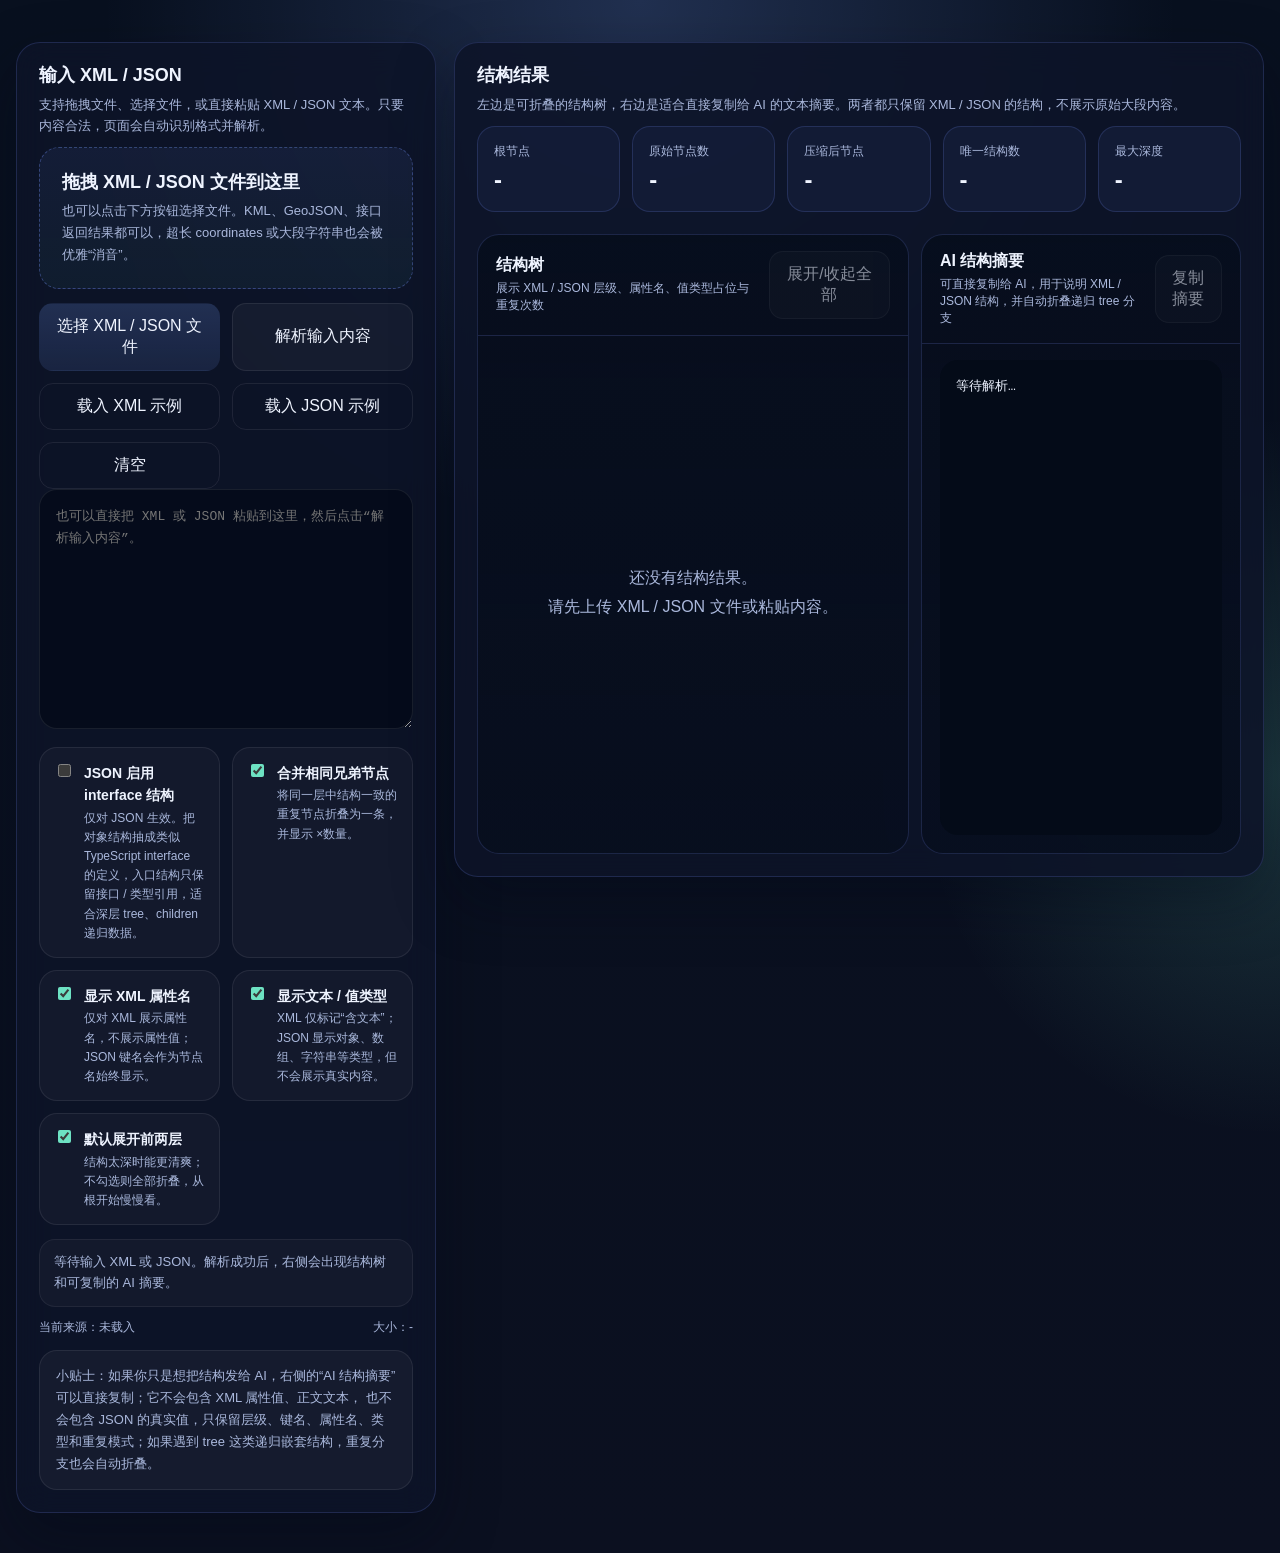
==== commit 2480ab0f: "style" ====
--- a/XML 结构查看器.html
+++ b/XML 结构查看器.html
@@ -546,14 +546,6 @@
 </head>
 <body>
   <main class="page">
-    <section class="hero">
-      <h1>XML / JSON 结构查看器</h1>
-      <p>
-        把 XML 或 JSON 内容（例如 KML、SVG、XSD、GeoJSON、普通接口响应等）拖进来，页面会只保留“结构信息”：节点层级、键名、属性名、重复次数、
-        文本或值类型占位，自动过滤掉大段正文、海量坐标和重复列表。这样你就能把“瘦身版结构摘要”发给 AI，而不是把整片数据洪流一股脑塞过去。
-      </p>
-    </section>
-
     <section class="layout">
       <section class="panel">
         <div class="panel-header">
@@ -580,6 +572,13 @@
           <textarea id="xmlInput" spellcheck="false" placeholder="也可以直接把 XML 或 JSON 粘贴到这里，然后点击“解析输入内容”。"></textarea>
 
           <div class="toggle-grid">
+            <label class="toggle">
+              <input id="useJsonInterfaces" type="checkbox">
+              <span>
+                <strong>JSON 启用 interface 结构</strong>
+                仅对 JSON 生效。把对象结构抽成类似 TypeScript interface 的定义，入口结构只保留接口 / 类型引用，适合深层 tree、children 递归数据。
+              </span>
+            </label>
             <label class="toggle">
               <input id="mergeSiblings" type="checkbox" checked>
               <span>
@@ -608,13 +607,6 @@
                 结构太深时能更清爽；不勾选则全部折叠，从根开始慢慢看。
               </span>
             </label>
-            <label class="toggle">
-              <input id="useJsonInterfaces" type="checkbox">
-              <span>
-                <strong>JSON 启用 interface 结构</strong>
-                仅对 JSON 生效。把对象结构抽成类似 TypeScript interface 的定义，入口结构只保留接口 / 类型引用，适合深层 tree、children 递归数据。
-              </span>
-            </label>
           </div>
 
           <div id="status" class="status">等待输入 XML 或 JSON。解析成功后，右侧会出现结构树和可复制的 AI 摘要。</div>
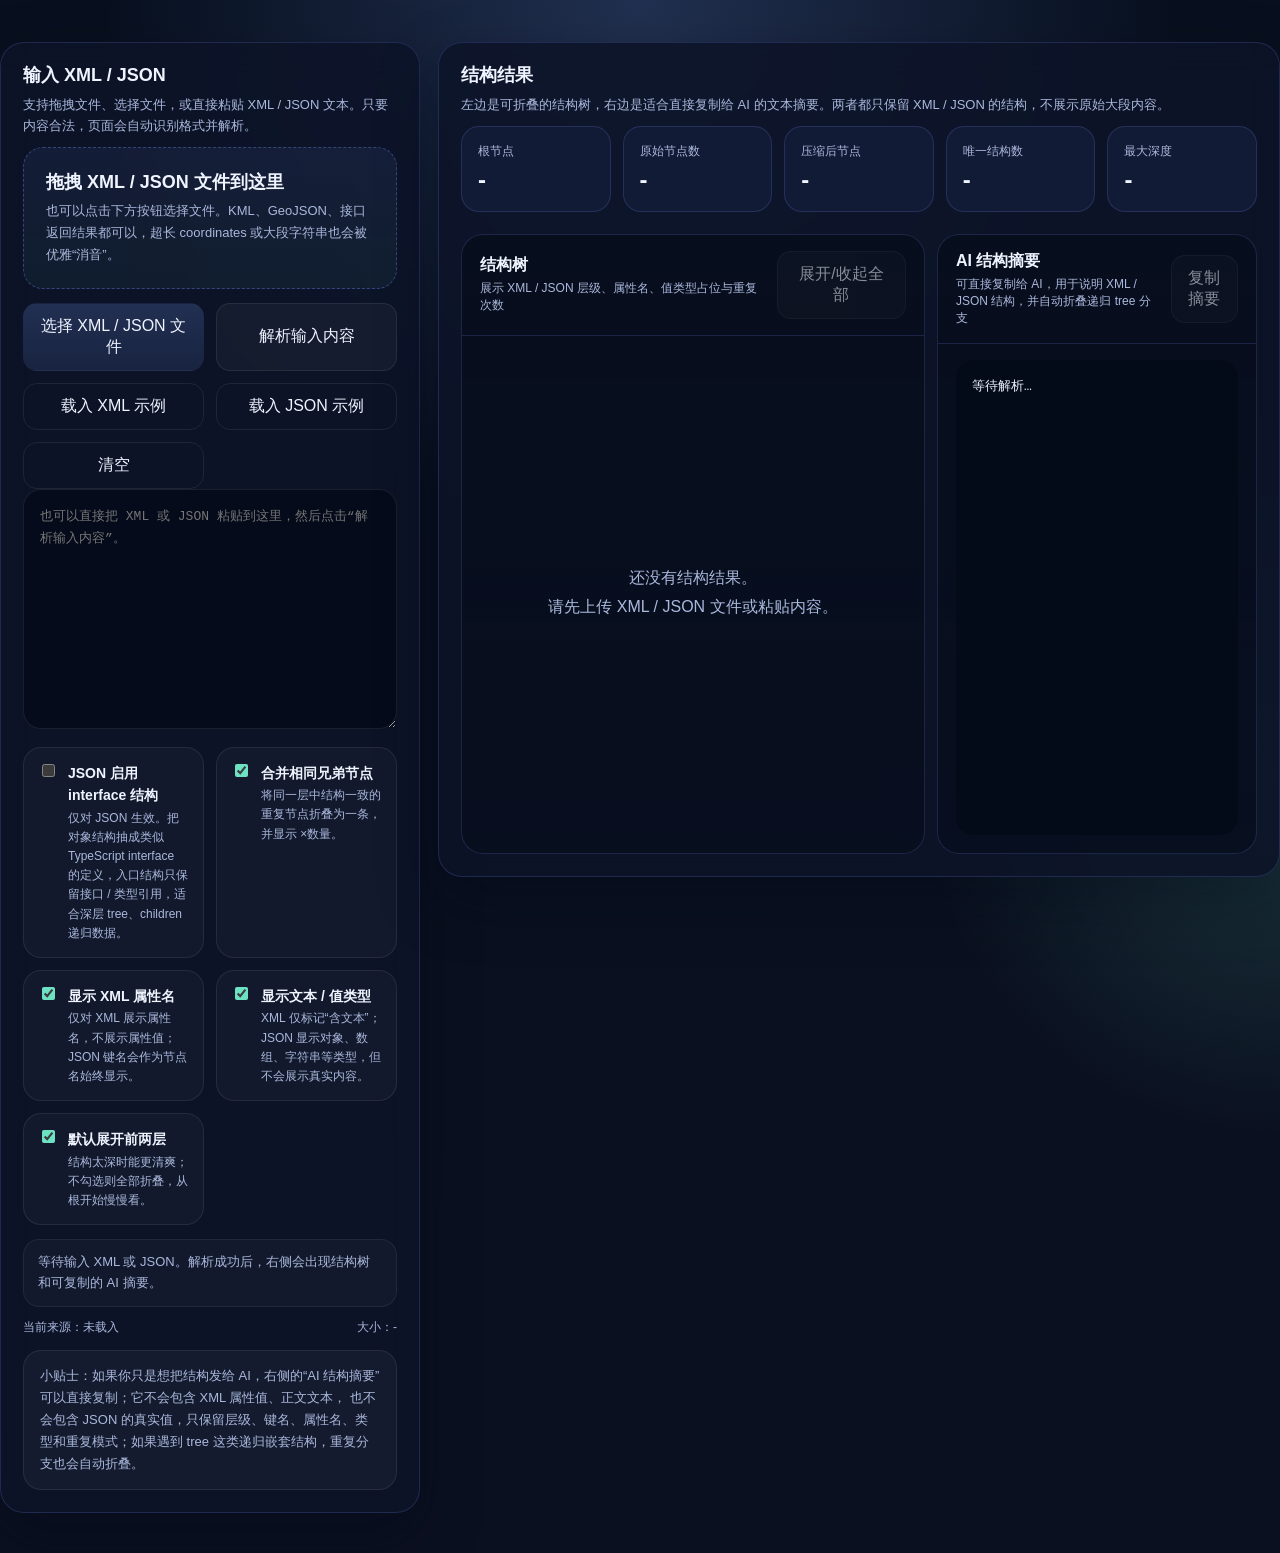
==== commit 42f525e5: "css" ====
--- a/XML 结构查看器.html
+++ b/XML 结构查看器.html
@@ -37,7 +37,6 @@
     }
 
     .page {
-      width: min(1320px, calc(100vw - 32px));
       margin: 0 auto;
       padding: 24px 0 40px;
     }
